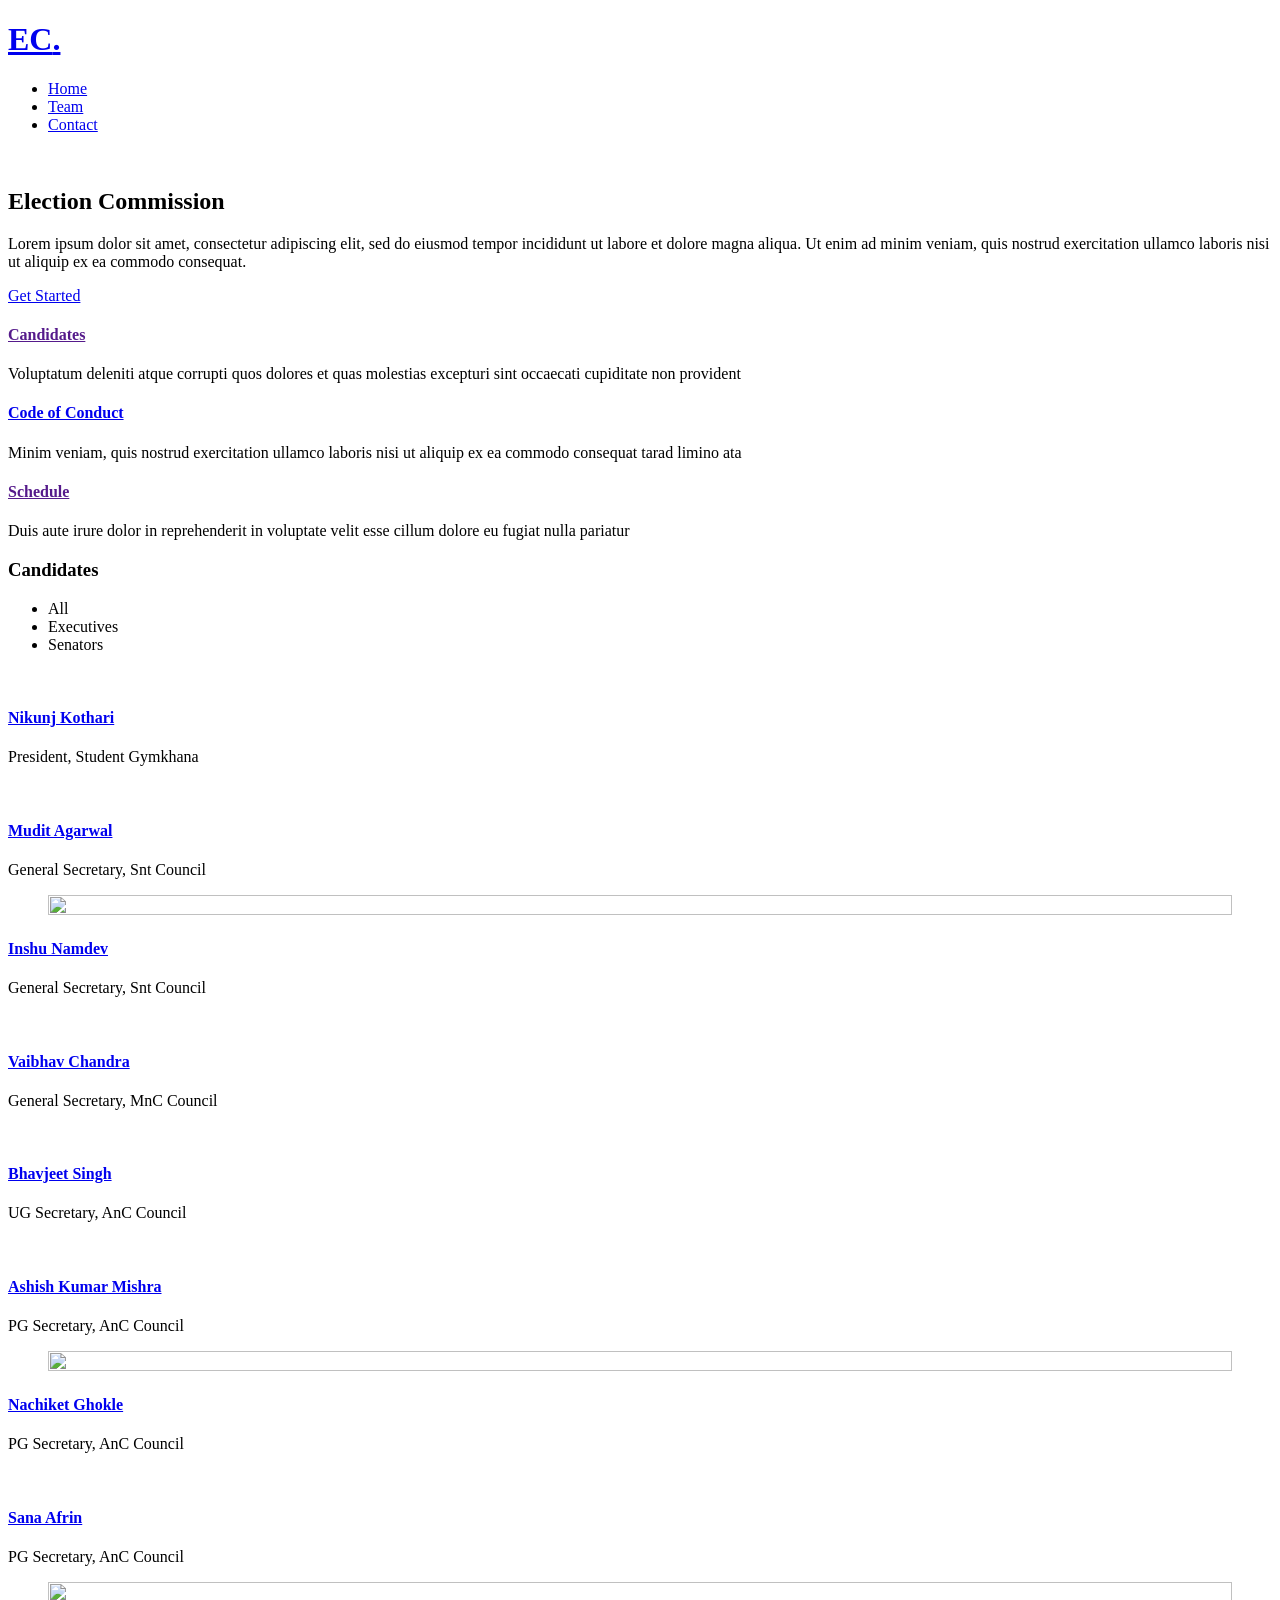
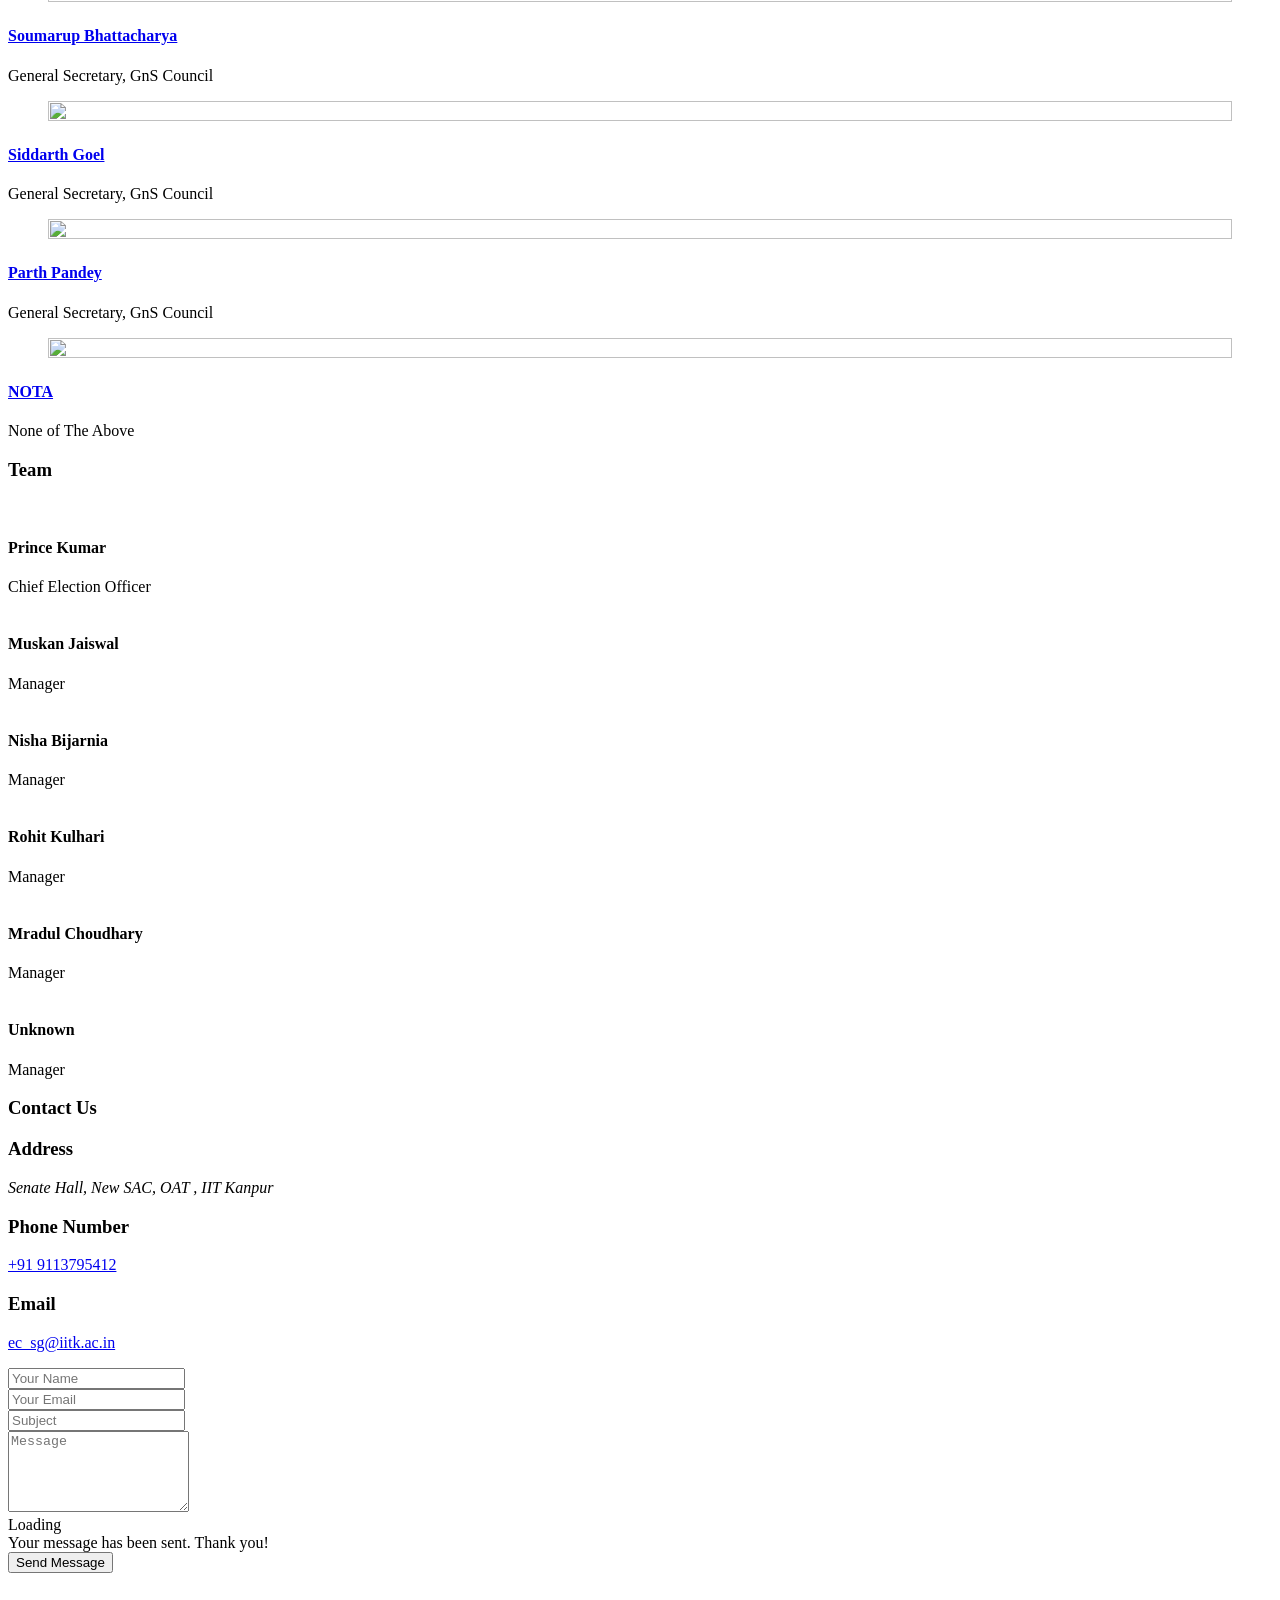
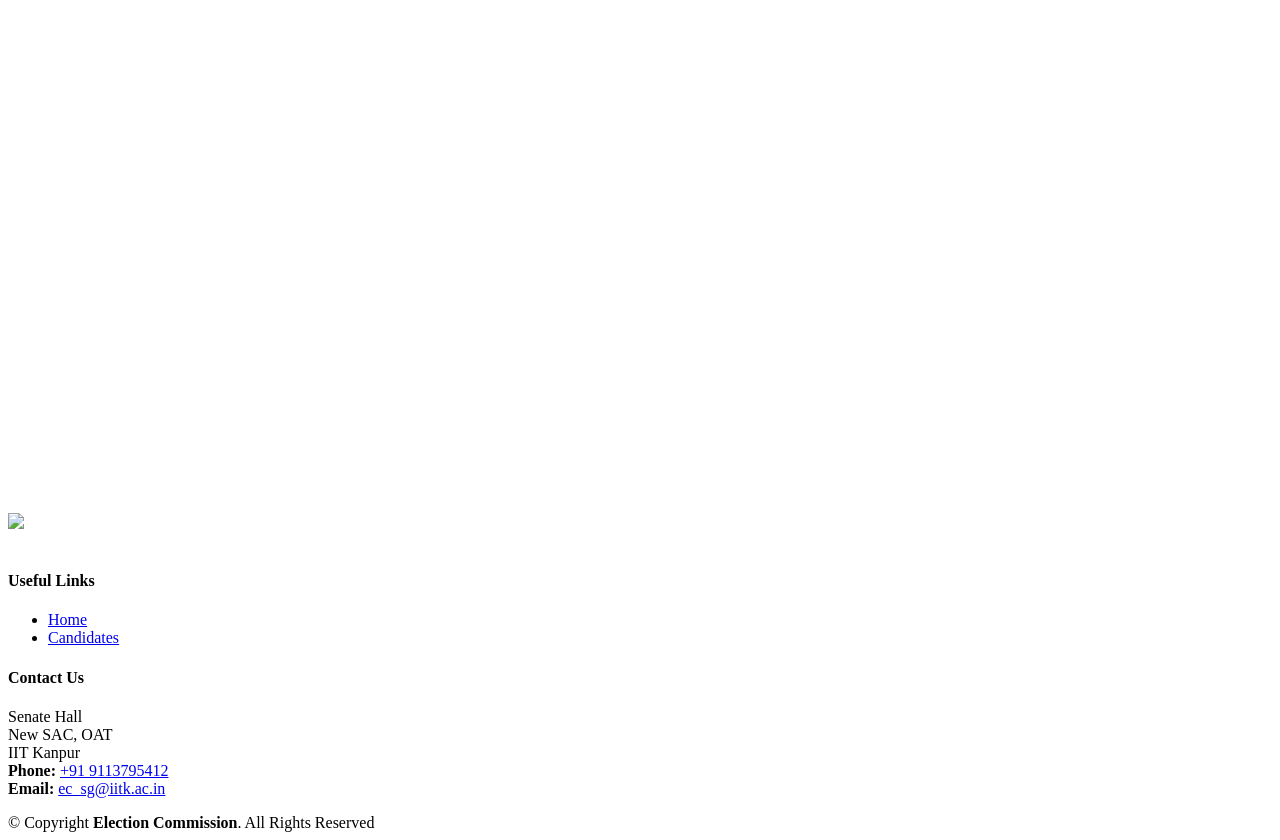
==== candidates.html @ df3f8e2c "Add files via upload" ====
<!DOCTYPE html>
<html lang="en">

<head>
  <meta charset="utf-8">
  <meta content="width=device-width, initial-scale=1.0" name="viewport">

  <title>Election Commission | IITK</title>
  <meta content="" name="descriptison">
  <meta content="" name="keywords">

  <!-- Favicons -->
  <link href="assets/img/lgo-01.png" rel="icon">
  <link href="assets/img/lgo-01.png" rel="apple-touch-icon">

  <!-- Google Fonts -->
  <link href="https://fonts.googleapis.com/css?family=Open+Sans:300,300i,400,400i,700,700i|Montserrat:300,400,500,700" rel="stylesheet">

  <!-- Vendor CSS Files -->
  <link href="assets/vendor/bootstrap/css/bootstrap.min.css" rel="stylesheet">
  <link href="assets/vendor/font-awesome/css/font-awesome.min.css" rel="stylesheet">
  <link href="assets/vendor/ionicons/css/ionicons.min.css" rel="stylesheet">
  <link href="assets/vendor/animate.css/animate.min.css" rel="stylesheet">
  <link href="assets/vendor/venobox/venobox.css" rel="stylesheet">
  <link href="assets/vendor/owl.carousel/assets/owl.carousel.min.css" rel="stylesheet">

  <!-- Template Main CSS File -->
  <link href="assets/css/style.css" rel="stylesheet">

</head>

<body>

  <!-- ======= Header ======= -->
  <header id="header">
    <div class="container-fluid">

      <div id="logo" class="pull-left">
        <h1><a href="#intro" class="scrollto">EC<span>.</span></a></h1>
        <!-- Uncomment below if you prefer to use an image logo -->
        <!-- <a href="#intro"><img src="assets/img/lgo-01.png" alt="" style="height: 90px;"></a> -->
      </div>

      <nav id="nav-menu-container">
        <ul class="nav-menu">
          <li class="menu-active"><a href="index.html">Home</a></li>
          <!-- <li><a href="index.html">About Us</a></li>
          <li><a href="#services">Schedule</a></li>
          <li><a href="#portfolio">Candidates</a></li> -->
          <li><a href="#team">Team</a></li>
          <!-- <li class="menu-has-children"><a href="">Drop Down</a>
            <ul>
              <li><a href="#">Drop Down 1</a></li>
              <li><a href="#">Drop Down 3</a></li>
              <li><a href="#">Drop Down 4</a></li>
              <li><a href="#">Drop Down 5</a></li>
            </ul>
          </li> -->
          <li><a href="#contact">Contact</a></li>
        </ul>
      </nav><!-- #nav-menu-container -->
    </div>
  </header><!-- End Header -->

  <!-- ======= Intro Section ======= -->
  <section id="intro">
    <div class="intro-container">
      <div id="introCarousel" class="carousel  slide carousel-fade" data-ride="carousel">

        <ol class="carousel-indicators"></ol>

        <div class="carousel-inner" role="listbox">

          <div class="carousel-item active">
            <div class="carousel-background"><img src="assets/img/iitk.jpg" alt=""></div>
            <div class="carousel-container">
              <div class="carousel-content">
                <h2>Election Commission</h2>
                <p>Lorem ipsum dolor sit amet, consectetur adipiscing elit, sed do eiusmod tempor incididunt ut labore et dolore magna aliqua. Ut enim ad minim veniam, quis nostrud exercitation ullamco laboris nisi ut aliquip ex ea commodo consequat.</p>
                <a href="#featured-services" class="btn-get-started scrollto">Get Started</a>
              </div>
            </div>
          </div>

          <!-- <div class="carousel-item">
            <div class="carousel-background"><img src="assets/img/intro-carousel/2.jpg" alt=""></div>
            <div class="carousel-container">
              <div class="carousel-content">
                <h2>At vero eos et accusamus</h2>
                <p>Nam libero tempore, cum soluta nobis est eligendi optio cumque nihil impedit quo minus id quod maxime placeat facere possimus, omnis voluptas assumenda est, omnis dolor repellendus. Temporibus autem quibusdam et aut officiis debitis aut.</p>
                <a href="#featured-services" class="btn-get-started scrollto">Get Started</a>
              </div>
            </div>
          </div> -->

          <!-- <div class="carousel-item">
            <div class="carousel-background"><img src="assets/img/intro-carousel/3.jpg" alt=""></div>
            <div class="carousel-container">
              <div class="carousel-content">
                <h2>Temporibus autem quibusdam</h2>
                <p>Beatae vitae dicta sunt explicabo. Nemo enim ipsam voluptatem quia voluptas sit aspernatur aut odit aut fugit, sed quia consequuntur magni dolores eos qui ratione voluptatem sequi nesciunt omnis iste natus error sit voluptatem accusantium.</p>
                <a href="#featured-services" class="btn-get-started scrollto">Get Started</a>
              </div>
            </div>
          </div>

          <div class="carousel-item">
            <div class="carousel-background"><img src="assets/img/intro-carousel/4.jpg" alt=""></div>
            <div class="carousel-container">
              <div class="carousel-content">
                <h2>Nam libero tempore</h2>
                <p>Neque porro quisquam est, qui dolorem ipsum quia dolor sit amet, consectetur, adipisci velit, sed quia non numquam eius modi tempora incidunt ut labore et dolore magnam aliquam quaerat voluptatem. Ut enim ad minima veniam, quis nostrum.</p>
                <a href="#featured-services" class="btn-get-started scrollto">Get Started</a>
              </div>
            </div>
          </div> -->

          <!-- <div class="carousel-item">
            <div class="carousel-background"><img src="assets/img/intro-carousel/5.jpg" alt=""></div>
            <div class="carousel-container">
              <div class="carousel-content">
                <h2>Magnam aliquam quaerat</h2>
                <p>Lorem ipsum dolor sit amet, consectetur adipiscing elit, sed do eiusmod tempor incididunt ut labore et dolore magna aliqua. Ut enim ad minim veniam, quis nostrud exercitation ullamco laboris nisi ut aliquip ex ea commodo consequat.</p>
                <a href="#featured-services" class="btn-get-started scrollto">Get Started</a>
              </div>
            </div>
          </div> -->

        </div>

        <!-- <a class="carousel-control-prev" href="#introCarousel" role="button" data-slide="prev">
          <span class="carousel-control-prev-icon ion-chevron-left" aria-hidden="true"></span>
          <span class="sr-only">Previous</span>
        </a>

        <a class="carousel-control-next" href="#introCarousel" role="button" data-slide="next">
          <span class="carousel-control-next-icon ion-chevron-right" aria-hidden="true"></span>
          <span class="sr-only">Next</span>
        </a> -->

      </div>
    </div>
  </section><!-- End Intro Section -->

  <main id="main">

    <!-- ======= Featured Services Section Section ======= -->
    <section id="featured-services">
      <div class="container">
        <div class="row">

          <div class="col-lg-4 box">
            <i class="ion-ios-person-outline"></i>
            <h4 class="title"><a href="">Candidates</a></h4>
            <p class="description">Voluptatum deleniti atque corrupti quos dolores et quas molestias excepturi sint occaecati cupiditate non provident</p>
          </div>

          <div class="col-lg-4 box box-bg">
            <i class="ion-ios-list-outline"></i>
            <h4 class="title"><a href="https://drive.google.com/file/d/1tFjWkTx7VBHDZU3E4298RpJmOJ9essvX/view">Code of Conduct</a></h4>
            <p class="description">Minim veniam, quis nostrud exercitation ullamco laboris nisi ut aliquip ex ea commodo consequat tarad limino ata</p>
          </div>

          <div class="col-lg-4 box">
            <i class="ion-ios-calendar-outline"></i>
            <h4 class="title"><a href="">Schedule</a></h4>
            <p class="description">Duis aute irure dolor in reprehenderit in voluptate velit esse cillum dolore eu fugiat nulla pariatur</p>
          </div>

        </div>
      </div>
    </section><!-- End Featured Services Section -->

    
    <!-- ======= Portfolio Section ======= -->
    <section id="portfolio" class="section-bg">
      <div class="container">

        <header class="section-header">
          <h3 class="section-title">Candidates</h3>
        </header>

        <div class="row">
          <div class="col-lg-12">
            <ul id="portfolio-flters">
              <li data-filter="*" class="filter-active">All</li>
              <li data-filter=".filter-app">Executives</li>
              <li data-filter=".filter-card">Senators</li>
            </ul>
          </div>
        </div>

        <div class="row portfolio-container">

          <div class="col-lg-4 col-md-6 portfolio-item filter-app wow fadeInUp">
            <div class="portfolio-wrap">
              <figure>
                <img src="assets/img/nikunj.jpg" class="img-fluid" alt="" style="width: 100%;">
                <a href="assets/img/nikunj.jpg" data-lightbox="portfolio" data-title="App 1" class="link-preview"><i class="ion ion-eye"></i></a>
                <a href="#" class="link-details" title="More Details"><i class="ion ion-android-open"></i></a>
              </figure>

              <div class="portfolio-info">
                <h4><a href="#">Nikunj Kothari</a></h4>
                <p>President, Student Gymkhana</p>
              </div>
            </div>
          </div>

          <div class="col-lg-4 col-md-6 portfolio-item filter-web wow fadeInUp" data-wow-delay="0.1s">
            <div class="portfolio-wrap">
              <figure>
                <img src="assets/img/mudit.jpg" class="img-fluid" alt="" style="width: 100%;">
                <a href="assets/img/mudit.jpg" class="link-preview venobox" data-gall="portfolioGallery" title="Web 3"><i class="ion ion-eye"></i></a>
                <a href="#" class="link-details" title="More Details"><i class="ion ion-android-open"></i></a>
              </figure>

              <div class="portfolio-info">
                <h4><a href="#">Mudit Agarwal</a></h4>
                <p>General Secretary, Snt Council</p>
              </div>
            </div>
          </div>

          <div class="col-lg-4 col-md-6 portfolio-item filter-app wow fadeInUp" data-wow-delay="0.2s">
            <div class="portfolio-wrap">
              <figure>
                <img src="assets/img/inshu.jpg" class="img-fluid" alt="" style="height: 100%; width: 100%;">
                <a href="assets/img/inshu.jpg" class="link-preview venobox" data-gall="portfolioGallery" title="App 2"><i class="ion ion-eye"></i></a>
                <a href="#" class="link-details" title="More Details"><i class="ion ion-android-open"></i></a>
              </figure>

              <div class="portfolio-info">
                <h4><a href="#">Inshu Namdev</a></h4>
                <p>General Secretary, Snt Council</p>
              </div>
            </div>
          </div>

          <div class="col-lg-4 col-md-6 portfolio-item filter-card wow fadeInUp">
            <div class="portfolio-wrap">
              <figure>
                <img src="assets/img/vaibhav.jpg" class="img-fluid" alt="" style="width: 100%;">
                <a href="assets/img/vaibhav.jpg" class="link-preview venobox" data-gall="portfolioGallery" title="Card 2"><i class="ion ion-eye"></i></a>
                <a href="#" class="link-details" title="More Details"><i class="ion ion-android-open"></i></a>
              </figure>

              <div class="portfolio-info">
                <h4><a href="#">Vaibhav Chandra</a></h4>
                <p>General Secretary, MnC Council</p>
              </div>
            </div>
          </div>

          <div class="col-lg-4 col-md-6 portfolio-item filter-web wow fadeInUp" data-wow-delay="0.1s">
            <div class="portfolio-wrap">
              <figure>
                <img src="assets/img/bhavjeet.jpg" class="img-fluid" alt="" style="width: 100%;">
                <a href="assets/img/bhavjeet.jpg" class="link-preview venobox" data-gall="portfolioGallery" title="Web 2"><i class="ion ion-eye"></i></a>
                <a href="#" class="link-details" title="More Details"><i class="ion ion-android-open"></i></a>
              </figure>

              <div class="portfolio-info">
                <h4><a href="#">Bhavjeet Singh</a></h4>
                <p>UG Secretary, AnC Council</p>
              </div>
            </div>
          </div>

          <div class="col-lg-4 col-md-6 portfolio-item filter-app wow fadeInUp" data-wow-delay="0.2s">
            <div class="portfolio-wrap">
              <figure>
                <img src="assets/img/ashish.jpg" class="img-fluid" alt="" style="width: 100%;">
                <a href="assets/img/ashish.jpg" class="link-preview venobox" data-gall="portfolioGallery" title="App 3"><i class="ion ion-eye"></i></a>
                <a href="#" class="link-details" title="More Details"><i class="ion ion-android-open"></i></a>
              </figure>

              <div class="portfolio-info">
                <h4><a href="#">Ashish Kumar Mishra</a></h4>
                <p>PG Secretary, AnC Council</p>
              </div>
            </div>
          </div>

          <div class="col-lg-4 col-md-6 portfolio-item filter-card wow fadeInUp">
            <div class="portfolio-wrap">
              <figure>
                <img src="assets/img/nachiket.jpg" class="img-fluid" alt="" style="height: 100%; width: 100%;">
                <a href="assets/img/nachiket.jpg" class="link-preview venobox" data-gall="portfolioGallery" title="Card 1"><i class="ion ion-eye"></i></a>
                <a href="#" class="link-details" title="More Details"><i class="ion ion-android-open"></i></a>
              </figure>

              <div class="portfolio-info">
                <h4><a href="#">Nachiket Ghokle</a></h4>
                <p>PG Secretary, AnC Council</p>
              </div>
            </div>
          </div>

          <div class="col-lg-4 col-md-6 portfolio-item filter-card wow fadeInUp" data-wow-delay="0.1s">
            <div class="portfolio-wrap">
              <figure>
                <img src="assets/img/sana.jpg" class="img-fluid" alt="" style="width: 100%;">
                <a href="assets/img/sana.jpg" class="link-preview venobox" data-gall="portfolioGallery" title="Card 3"><i class="ion ion-eye"></i></a>
                <a href="#" class="link-details" title="More Details"><i class="ion ion-android-open"></i></a>
              </figure>

              <div class="portfolio-info">
                <h4><a href="#">Sana Afrin</a></h4>
                <p>PG Secretary, AnC Council</p>
              </div>
            </div>
          </div>

          <div class="col-lg-4 col-md-6 portfolio-item filter-web wow fadeInUp" data-wow-delay="0.2s">
            <div class="portfolio-wrap">
              <figure>
                <img src="assets/img/soumyaroop.jpg" class="img-fluid" alt="" style="height: 100%; width: 100%;">
                <a href="assets/img/soumyaroop.jpg" class="link-preview venobox" data-gall="portfolioGallery" title="Web 1"><i class="ion ion-eye"></i></a>
                <a href="#" class="link-details" title="More Details"><i class="ion ion-android-open"></i></a>
              </figure>

              <div class="portfolio-info">
                <h4><a href="#">Soumarup Bhattacharya</a></h4>
                <p>General Secretary, GnS Council</p>
              </div>
            </div>
          </div>
          <div class="col-lg-4 col-md-6 portfolio-item filter-web wow fadeInUp" data-wow-delay="0.2s">
            <div class="portfolio-wrap">
              <figure>
                <img src="assets/img/siddharth.jpg" class="img-fluid" alt="" style="height: 100%; width: 100%;">
                <a href="assets/img/siddharth.jpg" class="link-preview venobox" data-gall="portfolioGallery" title="Web 1"><i class="ion ion-eye"></i></a>
                <a href="#" class="link-details" title="More Details"><i class="ion ion-android-open"></i></a>
              </figure>

              <div class="portfolio-info">
                <h4><a href="#">Siddarth Goel</a></h4>
                <p>General Secretary, GnS Council</p>
              </div>
            </div>
          </div>
          <div class="col-lg-4 col-md-6 portfolio-item filter-web wow fadeInUp" data-wow-delay="0.2s">
            <div class="portfolio-wrap">
              <figure>
                <img src="assets/img/parth.jpg" class="img-fluid" alt="" style="height: 100%; width: 100%;">
                <a href="assets/img/parth.jpg" class="link-preview venobox" data-gall="portfolioGallery" title="Web 1"><i class="ion ion-eye"></i></a>
                <a href="#" class="link-details" title="More Details"><i class="ion ion-android-open"></i></a>
              </figure>

              <div class="portfolio-info">
                <h4><a href="#">Parth Pandey</a></h4>
                <p>General Secretary, GnS Council</p>
              </div>
            </div>
          </div>
          <div class="col-lg-4 col-md-6 portfolio-item filter-web wow fadeInUp" data-wow-delay="0.2s">
            <div class="portfolio-wrap">
              <figure>
                <img src="assets/img/NOTA.png" class="img-fluid" alt="" style="height: 100%; width: 100%;">
                <a href="assets/img/NOTA.png" class="link-preview venobox" data-gall="portfolioGallery" title="Web 1"><i class="ion ion-eye"></i></a>
                <a href="#" class="link-details" title="More Details"><i class="ion ion-android-open"></i></a>
              </figure>

              <div class="portfolio-info">
                <h4><a href="#">NOTA</a></h4>
                <p>None of The Above</p>
              </div>
            </div>
          </div>

        </div>

        </div>
        

      </div>
    </section><!-- End Portfolio Section -->

    

    <!-- ======= Team Section ======= -->
    <section id="team">
      <div class="container">
        <div class="section-header wow fadeInUp">
          <h3>Team</h3>
          <!-- <p>Sed ut perspiciatis unde omnis iste natus error sit voluptatem accusantium doloremque</p> -->
        </div>

        <div class="row" style="padding-left:0%;">
          <div class="col-lg-4 col-md-6 wow fadeInUp">
            <div class="member">
              <img src="assets/img/prince2.jpeg" class="img-fluid" id="prince" alt="">
              <div class="member-info">
                <div class="member-info-content">
                  <h4>Prince Kumar</h4>
                  <span>Chief Election Officer</span>
                  <div class="social">
                    <a href=""><i class="fa fa-instagram"></i></a>
                    <a href=""><i class="fa fa-facebook"></i></a>
                    <a href=""><i class="ion-ios-email"></i></a>
                    <a href=""><i class="fa fa-linkedin"></i></a>
                  </div>
                </div>
              </div>
            </div>
          </div>
          <div class="col-lg-4 col-md-6 wow fadeInUp">
            <div class="member">
              <img src="assets/img/muskan2.jpeg" class="img-fluid" id="muskan"  alt="">
              <div class="member-info">
                <div class="member-info-content">
                  <h4>Muskan Jaiswal</h4>
                  <span>Manager</span>
                  <div class="social">
                    <a href=""><i class="fa fa-instagram"></i></a>
                    <a href=""><i class="fa fa-facebook"></i></a>
                    <a href=""><i class="ion-ios-email"></i></a>
                    <a href=""><i class="fa fa-linkedin"></i></a>
                  </div>
                </div>
              </div>
            </div>
          </div>
          
          <div class="col-lg-4 col-md-6 wow fadeInUp">
            <div class="member">
              <img src="assets/img/Nisha.jpg" class="img-fluid" id="nisha" alt="">
              <div class="member-info">
                <div class="member-info-content">
                  <h4>Nisha Bijarnia</h4>
                  <span>Manager</span>
                  <div class="social">
                    <a href=""><i class="fa fa-instagram"></i></a>
                    <a href=""><i class="fa fa-facebook"></i></a>
                    <a href=""><i class="ion-ios-email"></i></a>
                    <a href=""><i class="fa fa-linkedin"></i></a>
                  </div>
                </div>
              </div>
            </div>
          </div>
        </div>
        <div class="row" style="padding-left: 0%;">
          <!-- <br><br><br><br><br><br><br><br><br><br><br><br><br><br><br><br><br><br> -->
          
          <div class="col-lg-4 col-md-6 wow fadeInUp">
            <div class="member" id="rohit-member">
              <img src="assets/img/ROHIT.jpg" class="img-fluid" id="rohit" alt="">
              <div class="member-info" id="rohit-info">
                <div class="member-info-content" id="rohit-info-content">
                  <h4>Rohit Kulhari</h4>
                  <span>Manager</span>
                  <div class="social">
                    <a href=""><i class="fa fa-instagram"></i></a>
                    <a href=""><i class="fa fa-facebook"></i></a>
                    <a href=""><i class="ion-ios-email"></i></a>
                    <a href=""><i class="fa fa-linkedin"></i></a>
                  </div>
                </div>
              </div>
            </div>
          </div>
          <div class="col-lg-4 col-md-6 wow fadeInUp">
            <div class="member">
              <img src="assets/img/mradul.png" class="img-fluid" id="question" alt="">
              <div class="member-info">
                <div class="member-info-content">
                  <h4>Mradul Choudhary</h4>
                  <span>Manager</span>
                  <div class="social">
                    <a href=""><i class="fa fa-instagram"></i></a>
                    <a href=""><i class="fa fa-facebook"></i></a>
                    <a href=""><i class="ion-ios-email"></i></a>
                    <a href=""><i class="fa fa-linkedin"></i></a>
                  </div>
                </div>
              </div>
            </div>
          </div>
          <div class="col-lg-4 col-md-6 wow fadeInUp">
            <div class="member">
              <img src="assets/img/question mark.jpg" class="img-fluid" id="unknown" alt="">
              <div class="member-info">
                <div class="member-info-content">
                  <h4>Unknown</h4>
                  <span>Manager</span>
                  <div class="social">
                    <a href=""><i class="fa fa-instagram"></i></a>
                    <a href=""><i class="fa fa-facebook"></i></a>
                    <a href=""><i class="ion-ios-email"></i></a>
                    <a href=""><i class="fa fa-linkedin"></i></a>
                  </div>
                </div>
              </div>
            </div>
          </div>

          

        </div>
        
          
       

      </div>
    </section><!-- End Team Section -->

    <!-- ======= Contact Section ======= -->
    <section id="contact" class="section-bg wow fadeInUp">
      <div class="container">

        <div class="section-header">
          <h3>Contact Us</h3>
          <!-- <p>Sed ut perspiciatis unde omnis iste natus error sit voluptatem accusantium doloremque</p> -->
        </div>

        <div class="row contact-info">

          <div class="col-md-4">
            <div class="contact-address">
              <i class="ion-ios-location-outline"></i>
              <h3>Address</h3>
              <address>Senate Hall, New SAC, OAT , IIT Kanpur</address>
            </div>
          </div>

          <div class="col-md-4">
            <div class="contact-phone">
              <i class="ion-ios-telephone-outline"></i>
              <h3>Phone Number</h3>
              <p><a href="tel:+919113795412">+91 9113795412</a></p>
            </div>
          </div>

          <div class="col-md-4">
            <div class="contact-email">
              <i class="ion-ios-email-outline"></i>
              <h3>Email</h3>
              <p><a href="mailto:ec_sg@iitk.ac.in">ec_sg@iitk.ac.in</a></p>
            </div>
          </div>

        </div>

        <div class="form">
          <form action="forms/contact.php" method="post" role="form" class="php-email-form">
            <div class="form-row">
              <div class="form-group col-md-6">
                <input type="text" name="name" class="form-control" id="name" placeholder="Your Name" data-rule="minlen:4" data-msg="Please enter at least 4 chars" />
                <div class="validate"></div>
              </div>
              <div class="form-group col-md-6">
                <input type="email" class="form-control" name="email" id="email" placeholder="Your Email" data-rule="email" data-msg="Please enter a valid email" />
                <div class="validate"></div>
              </div>
            </div>
            <div class="form-group">
              <input type="text" class="form-control" name="subject" id="subject" placeholder="Subject" data-rule="minlen:4" data-msg="Please enter at least 8 chars of subject" />
              <div class="validate"></div>
            </div>
            <div class="form-group">
              <textarea class="form-control" name="message" rows="5" data-rule="required" data-msg="Please write something for us" placeholder="Message"></textarea>
              <div class="validate"></div>
            </div>
            <div class="mb-3">
              <div class="loading">Loading</div>
              <div class="error-message"></div>
              <div class="sent-message">Your message has been sent. Thank you!</div>
            </div>
            <div class="text-center"><button type="submit">Send Message</button></div>
          </form>
          <br><br>
        
        
          <iframe src="https://www.google.com/maps/embed?pb=!1m18!1m12!1m3!1d3570.474303534819!2d80.22718541437979!3d26.504866083304943!2m3!1f0!2f0!3f0!3m2!1i1024!2i768!4f13.1!3m3!1m2!1s0x399c3654fff567fb%3A0x611cf2a3c82ed75e!2sOpen%20Air%20Theatre%20(OAT)!5e0!3m2!1sen!2sin!4v1591473483262!5m2!1sen!2sin" frameborder="0" style="border:0; width: 100%; height: 500px" allowfullscreen="" aria-hidden="false" tabindex="0"></iframe>
        </div>
      </div>
    </section><!-- End Contact Section -->

  </main><!-- End #main -->

  <!-- ======= Footer ======= -->
  <footer id="footer">
    <div class="footer-top">
      <div class="container">
        <div class="row">

          <div class="col-lg-3 col-md-6 footer-info">
            <a href="index.html"><span><img src="assets/img/lgo-01.png" style="width: 200px; position: relative;"/></span></a>
            <br><br>
            <!-- <h3>EC</h3> -->
            <!-- <p>Cras fermentum odio eu feugiat lide par naso tierra. Justo eget nada terra videa magna derita valies darta donna mare fermentum iaculis eu non diam phasellus. Scelerisque felis imperdiet proin fermentum leo. Amet volutpat consequat mauris nunc congue.</p> -->
          </div>

          <div class="col-lg-3 col-md-6 footer-links">
            <h4>Useful Links</h4>
            <ul>
              <li><i class="ion-ios-arrow-right"></i> <a href="index.html">Home</a></li>
              <!-- <li><i class="ion-ios-arrow-right"></i> <a href="#">About us</a></li>
              <li><i class="ion-ios-arrow-right"></i> <a href="#">Schedule</a></li> -->
              <li><i class="ion-ios-arrow-right"></i> <a href="#portfolio">Candidates</a></li>
              <!-- <li><i class="ion-ios-arrow-right"></i> <a href="#">Privacy policy</a></li> -->
            </ul>
          </div>

          <div class="col-lg-3 col-md-6 footer-contact">
            
            <h4 style="position: relative;">Contact Us</h4>
            <p style="position: relative;">
              Senate Hall <br>
              New SAC, OAT<br>
              IIT Kanpur <br>
              <strong>Phone:</strong> <a href="tel:+919113795412">+91 9113795412</a><br>
              <strong>Email:</strong> <a href="mailto:ec_sg@iitk.ac.in">ec_sg@iitk.ac.in</a><br>
            </p>

            <div class="social-links">
              <!-- <a href="#" class="twitter"><i class="fa fa-twitter"></i></a> -->
              <a href="https://www.facebook.com/election.commission.iitk" class="facebook" target="blank"><i class="fa fa-facebook"></i></a>
              <!-- <a href="#" class="instagram"><i class="fa fa-instagram"></i></a> -->
              <a href="mailto:ec_sg@iitk.ac.in" class="google-plus" target="blank"><i class="fa fa-google-plus"></i></a>
              <!-- <a href="#" class="linkedin"><i class="fa fa-linkedin"></i></a> -->
            </div>

          </div>

          <!-- <div class="col-lg-3 col-md-6 footer-newsletter">
            <h4>Our Newsletter</h4>
            <p>Tamen quem nulla quae legam multos aute sint culpa legam noster magna veniam enim veniam illum dolore legam minim quorum culpa amet magna export quem marada parida nodela caramase seza.</p>
            <form action="" method="post">
              <input type="email" name="email"><input type="submit" value="Subscribe">
            </form>
          </div> -->

        </div>
      </div>
    </div>

    <div class="container">
      <div class="copyright">
        &copy; Copyright <strong>Election Commission</strong>. All Rights Reserved
      </div>
      <div class="credits">
        <!--
        All the links in the footer should remain intact.
        You can delete the links only if you purchased the pro version.
        Licensing information: https://bootstrapmade.com/license/
        Purchase the pro version with working PHP/AJAX contact form: https://bootstrapmade.com/buy/?theme=BizPage
      -->
        <!-- Designed by <a href="https://bootstrapmade.com/">BootstrapMade</a> -->
      </div>
    </div>
  </footer><!-- End Footer -->

  <a href="#" class="back-to-top"><i class="fa fa-chevron-up"></i></a>
  <!-- Uncomment below i you want to use a preloader -->
  <!-- <div id="preloader"></div> -->

  <!-- Vendor JS Files -->
  <script src="assets/vendor/jquery/jquery.min.js"></script>
  <script src="assets/vendor/bootstrap/js/bootstrap.bundle.min.js"></script>
  <script src="assets/vendor/jquery.easing/jquery.easing.min.js"></script>
  <script src="assets/vendor/php-email-form/validate.js"></script>
  <script src="assets/vendor/wow/wow.min.js"></script>
  <script src="assets/vendor/waypoints/jquery.waypoints.min.js"></script>
  <script src="assets/vendor/counterup/counterup.min.js"></script>
  <script src="assets/vendor/isotope-layout/isotope.pkgd.min.js"></script>
  <script src="assets/vendor/venobox/venobox.min.js"></script>
  <script src="assets/vendor/owl.carousel/owl.carousel.min.js"></script>
  <script src="assets/vendor/superfish/superfish.min.js"></script>
  <script src="assets/vendor/hoverIntent/hoverIntent.js"></script>
  <script src="assets/vendor/jquery-touchswipe/jquery.touchSwipe.min.js"></script>

  <!-- Template Main JS File -->
  <script src="assets/js/main.js"></script>

</body>

</html>
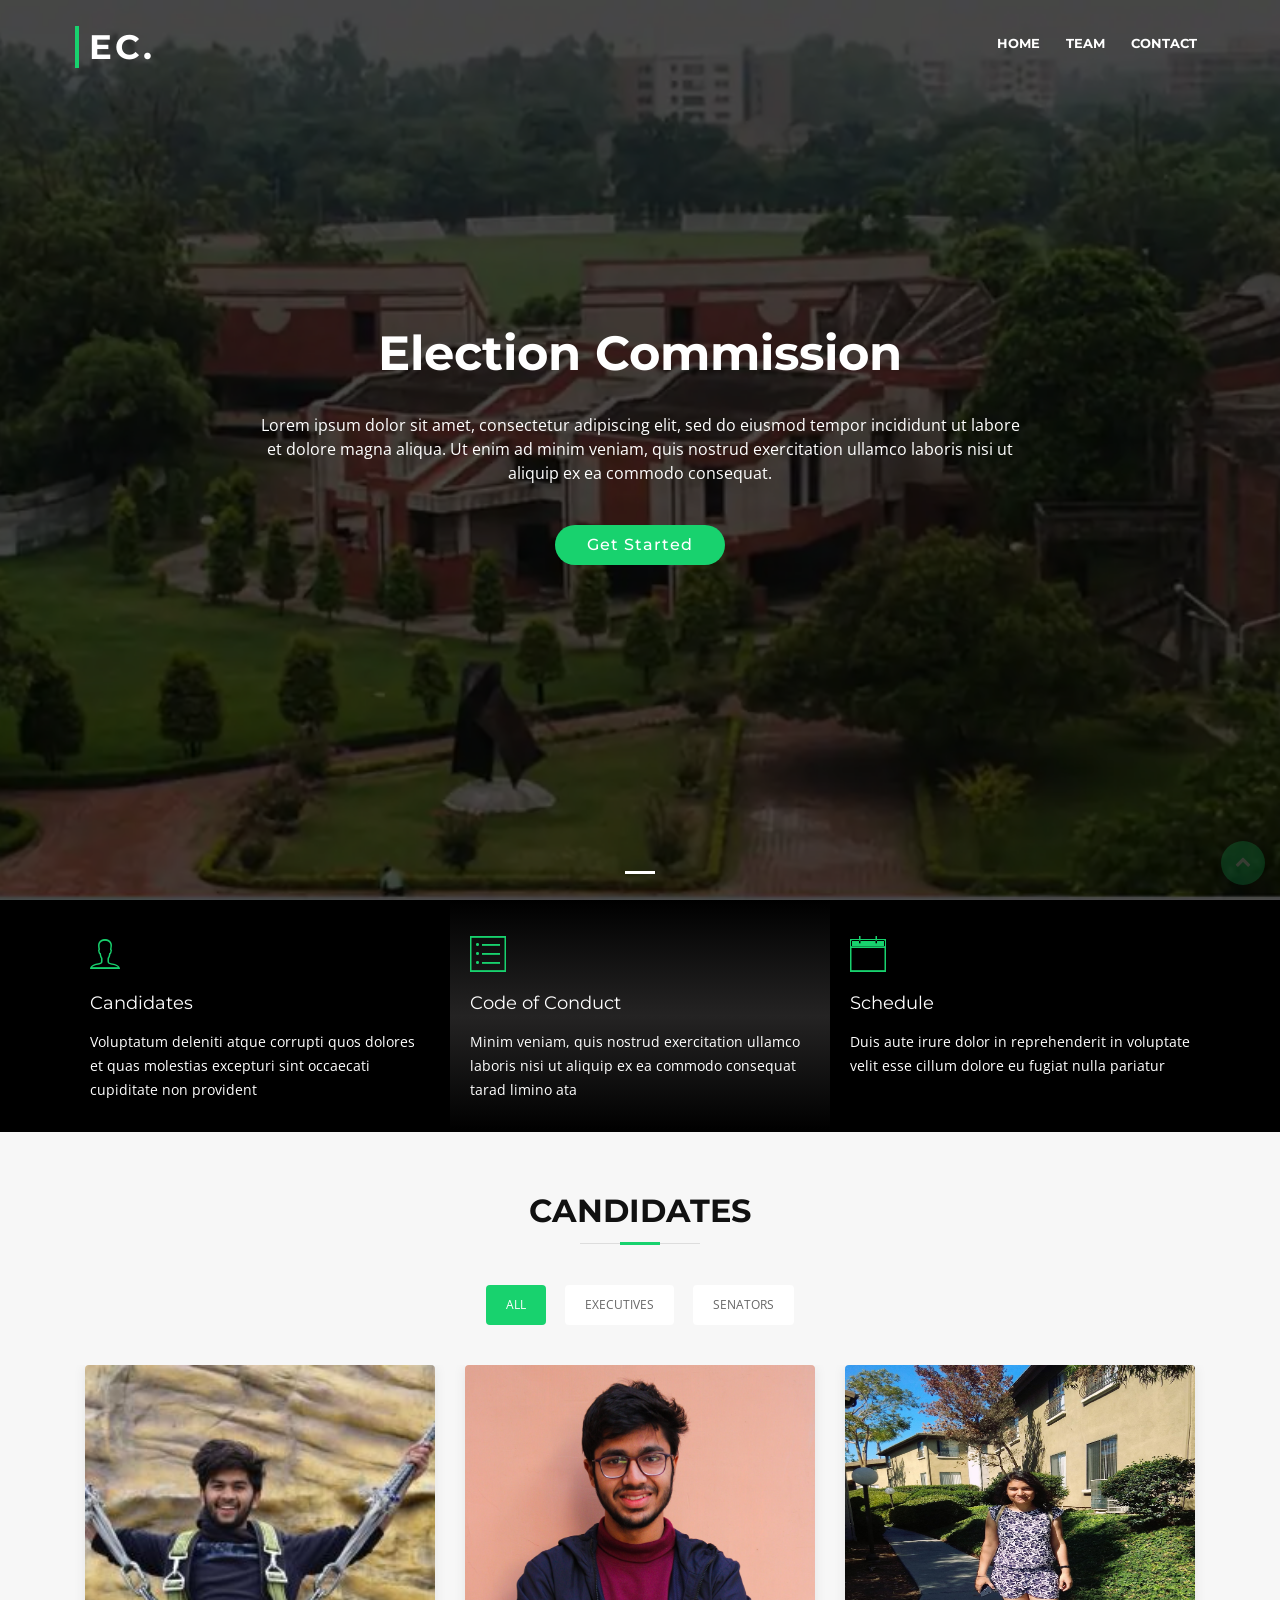
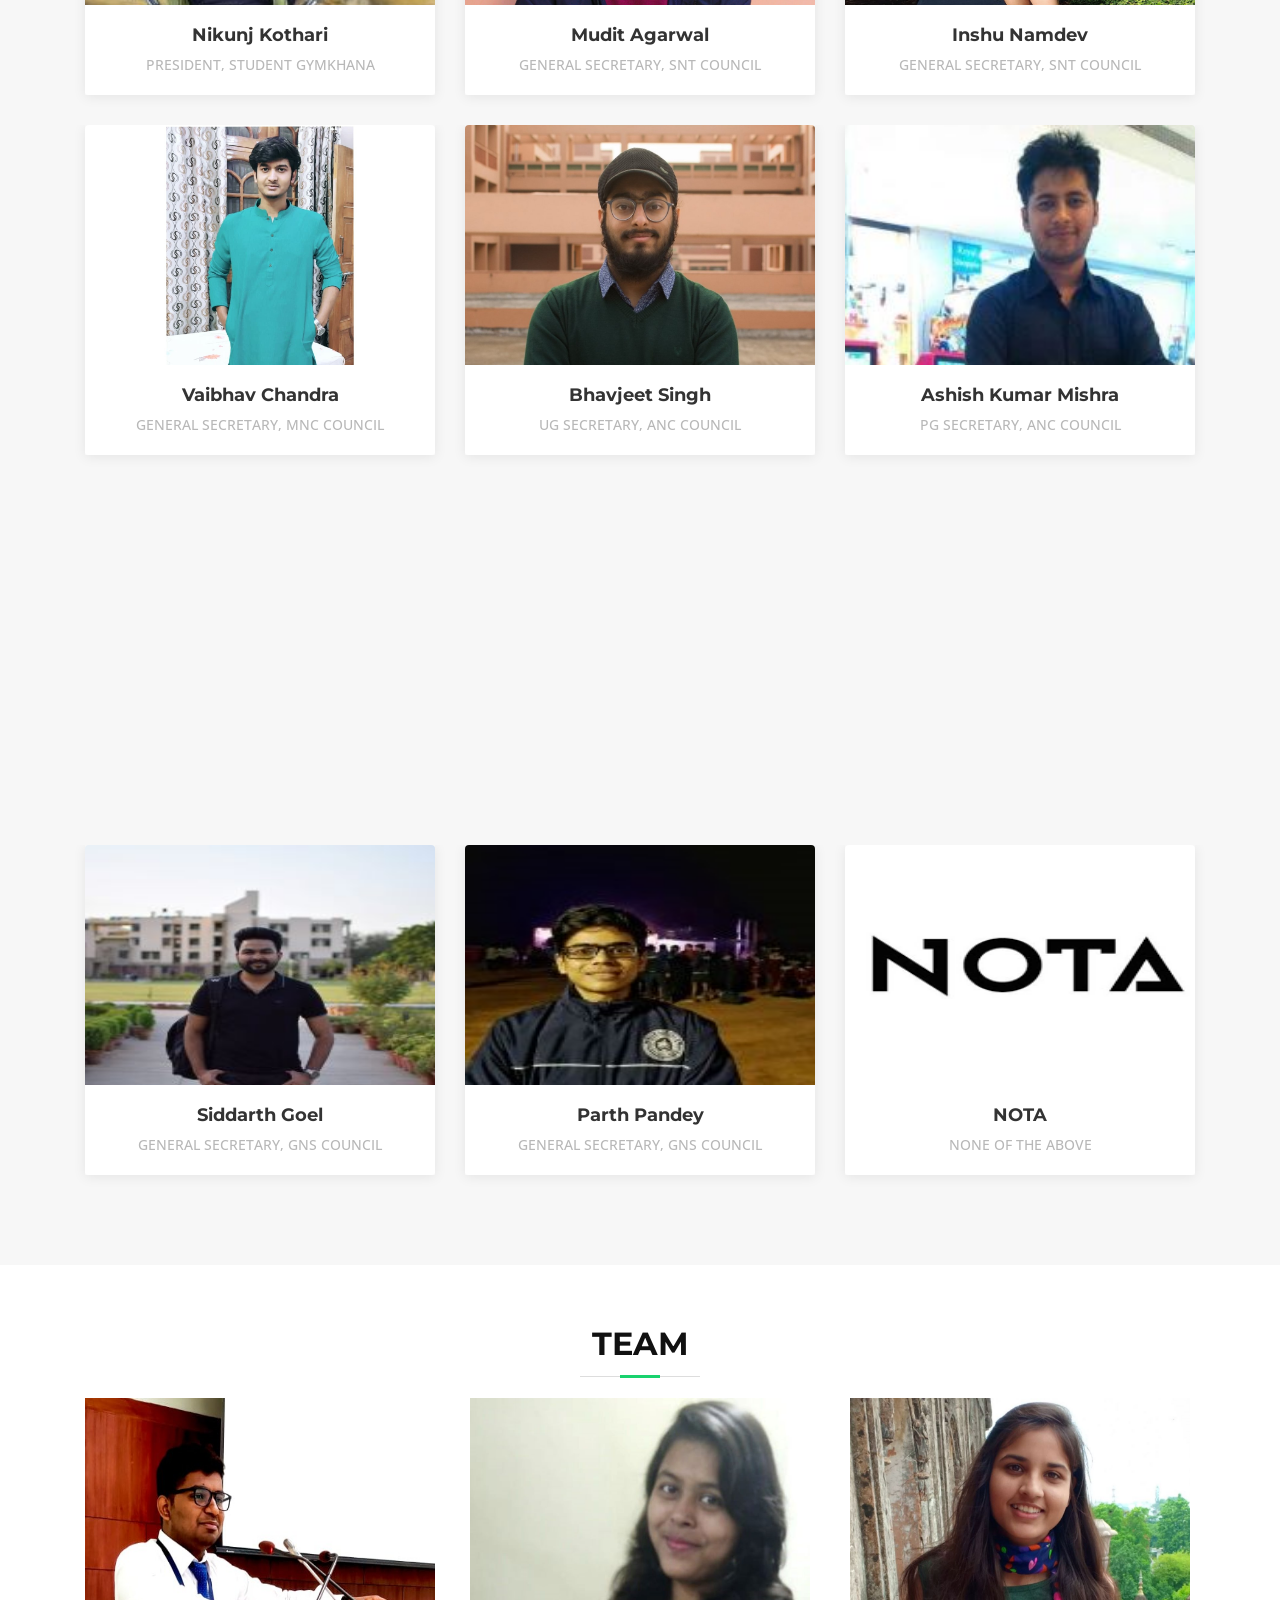
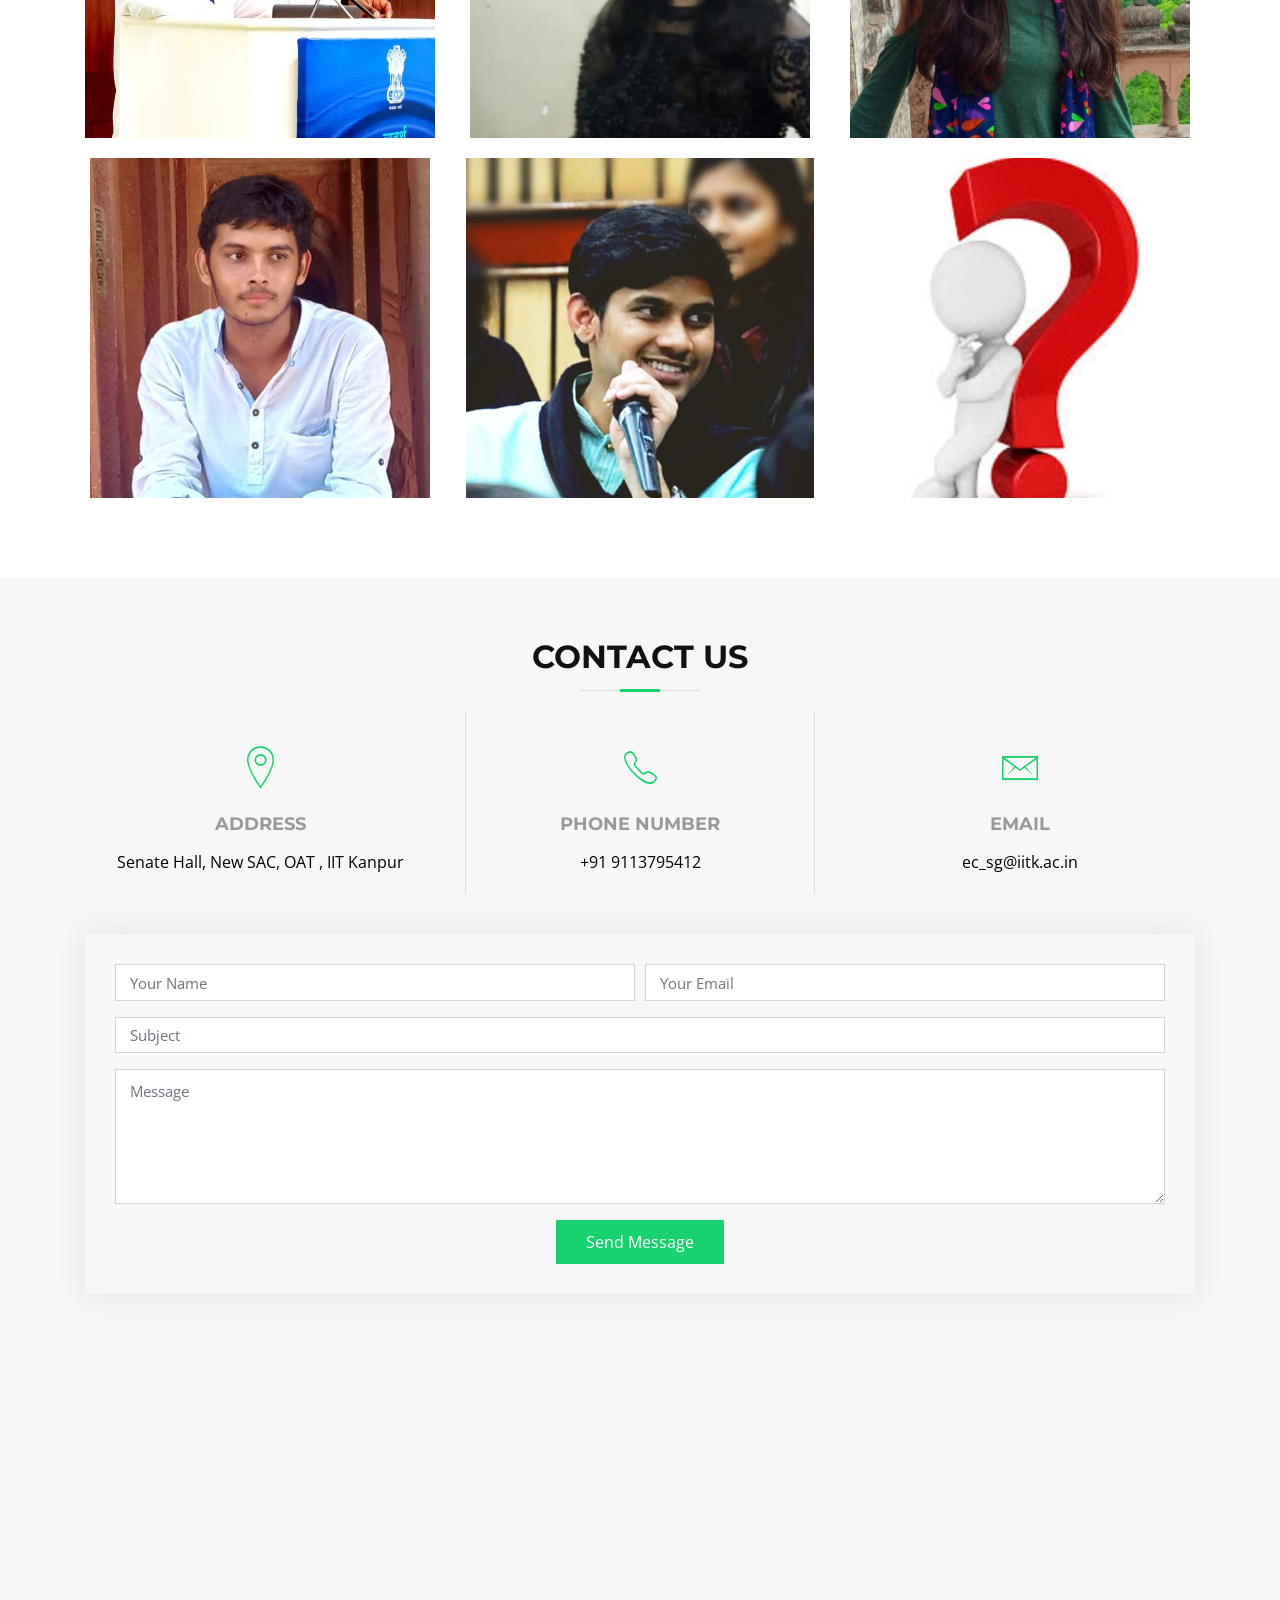
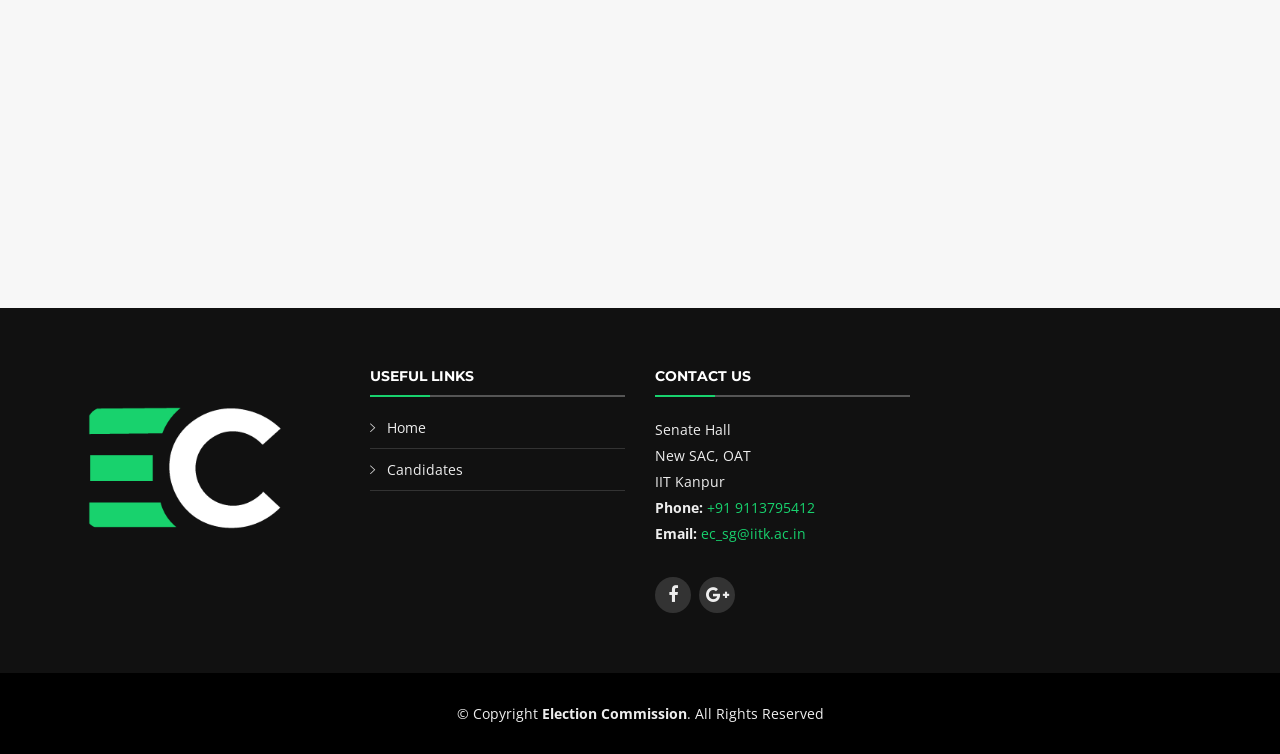
==== commit db5eb4a1: "Update candidates.html" ====
--- a/candidates.html
+++ b/candidates.html
@@ -390,16 +390,16 @@
         <div class="row" style="padding-left:0%;">
           <div class="col-lg-4 col-md-6 wow fadeInUp">
             <div class="member">
-              <img src="assets/img/prince2.jpeg" class="img-fluid" id="prince" alt="">
+              <img src="assets/img/prince2.jpeg" class="img-fluid" id="rohit" alt="" style="height: 340px;">
               <div class="member-info">
                 <div class="member-info-content">
                   <h4>Prince Kumar</h4>
                   <span>Chief Election Officer</span>
                   <div class="social">
-                    <a href=""><i class="fa fa-instagram"></i></a>
-                    <a href=""><i class="fa fa-facebook"></i></a>
-                    <a href=""><i class="ion-ios-email"></i></a>
-                    <a href=""><i class="fa fa-linkedin"></i></a>
+                    <a href="tel:+919113795412"><i class="fa fa-phone"></i></a>
+                    <a href="https://www.facebook.com/profile.php?id=100006408377495"><i class="fa fa-facebook"></i></a>
+                    <a href="mailto:princeku@iitk.ac.in"><i class="ion-ios-email"></i></a>
+                    <a href="https://www.linkedin.com/in/prince-kumar-048068194/"><i class="fa fa-linkedin"></i></a>
                   </div>
                 </div>
               </div>
@@ -407,16 +407,16 @@
           </div>
           <div class="col-lg-4 col-md-6 wow fadeInUp">
             <div class="member">
-              <img src="assets/img/muskan2.jpeg" class="img-fluid" id="muskan"  alt="">
+              <img src="assets/img/muskan2.jpeg" class="img-fluid" id="muskan"  alt="" style="height: 340px;">
               <div class="member-info">
                 <div class="member-info-content">
                   <h4>Muskan Jaiswal</h4>
                   <span>Manager</span>
                   <div class="social">
-                    <a href=""><i class="fa fa-instagram"></i></a>
-                    <a href=""><i class="fa fa-facebook"></i></a>
-                    <a href=""><i class="ion-ios-email"></i></a>
-                    <a href=""><i class="fa fa-linkedin"></i></a>
+                    <a href="tel:+918349661664"><i class="fa fa-phone"></i></a>
+                    <a href="https://www.facebook.com/profile.php?id=100027622866055"><i class="fa fa-facebook"></i></a>
+                    <a href="mailto:muskanjs@iitk.ac.in"><i class="ion-ios-email"></i></a>
+                    <a href="https://www.linkedin.com/in/muskan-jaiswal-531424187"><i class="fa fa-linkedin"></i></a>
                   </div>
                 </div>
               </div>
@@ -425,37 +425,35 @@
           
           <div class="col-lg-4 col-md-6 wow fadeInUp">
             <div class="member">
-              <img src="assets/img/Nisha.jpg" class="img-fluid" id="nisha" alt="">
+              <img src="assets/img/Nisha.jpg" class="img-fluid" id="nisha" alt="" style="height: 340px;">
               <div class="member-info">
                 <div class="member-info-content">
                   <h4>Nisha Bijarnia</h4>
                   <span>Manager</span>
                   <div class="social">
-                    <a href=""><i class="fa fa-instagram"></i></a>
+                    <a href="tel:+917232884382"><i class="fa fa-phone"></i></a>
                     <a href=""><i class="fa fa-facebook"></i></a>
-                    <a href=""><i class="ion-ios-email"></i></a>
-                    <a href=""><i class="fa fa-linkedin"></i></a>
+                    <a href="mailto:bnisha@iitk.ac.in"><i class="ion-ios-email"></i></a>
+                    <a href="https://www.linkedin.com/in/nisha-bijarnia-96084a177/"><i class="fa fa-linkedin"></i></a>
                   </div>
                 </div>
               </div>
             </div>
           </div>
         </div>
-        <div class="row" style="padding-left: 0%;">
-          <!-- <br><br><br><br><br><br><br><br><br><br><br><br><br><br><br><br><br><br> -->
-          
+        <div class="row" style="padding-left: 0%;">          
           <div class="col-lg-4 col-md-6 wow fadeInUp">
             <div class="member" id="rohit-member">
-              <img src="assets/img/ROHIT.jpg" class="img-fluid" id="rohit" alt="">
-              <div class="member-info" id="rohit-info">
-                <div class="member-info-content" id="rohit-info-content">
+              <img src="assets/img/ROHIT.jpg" class="img-fluid" id="rohit" alt="" style="height: 340px;">
+              <div class="member-info">
+                <div class="member-info-content">
                   <h4>Rohit Kulhari</h4>
                   <span>Manager</span>
                   <div class="social">
-                    <a href=""><i class="fa fa-instagram"></i></a>
-                    <a href=""><i class="fa fa-facebook"></i></a>
-                    <a href=""><i class="ion-ios-email"></i></a>
-                    <a href=""><i class="fa fa-linkedin"></i></a>
+                    <a href="tel:+918890709434"><i class="fa fa-phone"></i></a>
+                    <a href="https://www.facebook.com/rohit.khiladi.0356"><i class="fa fa-facebook"></i></a>
+                    <a href="mailto:rkulhari@iitk.ac.in"><i class="ion-ios-email"></i></a>
+                    <a href="https://www.linkedin.com/in/rohit-kulhari-483561174"><i class="fa fa-linkedin"></i></a>
                   </div>
                 </div>
               </div>
@@ -463,16 +461,16 @@
           </div>
           <div class="col-lg-4 col-md-6 wow fadeInUp">
             <div class="member">
-              <img src="assets/img/mradul.png" class="img-fluid" id="question" alt="">
+              <img src="assets/img/mradul.png" class="img-fluid" id="rohit" alt="" style="height: 340px;">
               <div class="member-info">
                 <div class="member-info-content">
                   <h4>Mradul Choudhary</h4>
                   <span>Manager</span>
                   <div class="social">
-                    <a href=""><i class="fa fa-instagram"></i></a>
-                    <a href=""><i class="fa fa-facebook"></i></a>
-                    <a href=""><i class="ion-ios-email"></i></a>
-                    <a href=""><i class="fa fa-linkedin"></i></a>
+                    <a href="tel:+916390420251"><i class="fa fa-phone"></i></a>
+                    <a href="https://www.facebook.com/mradul.chaudhary.161"><i class="fa fa-facebook"></i></a>
+                    <a href="mailto:mradulch@iitk.ac.in"><i class="ion-ios-email"></i></a>
+                    <a href="https://www.linkedin.com/in/mradul-chaudhary"><i class="fa fa-linkedin"></i></a>
                   </div>
                 </div>
               </div>
@@ -480,15 +478,15 @@
           </div>
           <div class="col-lg-4 col-md-6 wow fadeInUp">
             <div class="member">
-              <img src="assets/img/question mark.jpg" class="img-fluid" id="unknown" alt="">
+              <img src="assets/img/question mark.jpg" class="img-fluid" id="rohit" alt="" style="height: 340px;">
               <div class="member-info">
                 <div class="member-info-content">
                   <h4>Unknown</h4>
                   <span>Manager</span>
                   <div class="social">
-                    <a href=""><i class="fa fa-instagram"></i></a>
+                    <a href="tel:+91"><i class="fa fa-phone"></i></a>
                     <a href=""><i class="fa fa-facebook"></i></a>
-                    <a href=""><i class="ion-ios-email"></i></a>
+                    <a href="mailto:ec_sg@iitk.ac.in"><i class="ion-ios-email"></i></a>
                     <a href=""><i class="fa fa-linkedin"></i></a>
                   </div>
                 </div>
@@ -677,4 +675,4 @@
 
 </body>
 
-</html>+</html>
--- a/assets/vendor/venobox/venobox.css
+++ b/assets/vendor/venobox/venobox.css
@@ -0,0 +1,225 @@
+/* ------ venobox.css --------*/
+.vbox-overlay *, .vbox-overlay *:before, .vbox-overlay *:after{
+    -webkit-backface-visibility: hidden;
+    -webkit-box-sizing:border-box;
+    -moz-box-sizing:border-box;
+    box-sizing:border-box;
+}
+.vbox-overlay * { 
+    -webkit-backface-visibility: visible;
+    backface-visibility: visible;
+}
+.vbox-overlay{
+    display: -webkit-flex;
+    display: flex;
+    -webkit-flex-direction: column;
+    flex-direction: column;
+    -webkit-justify-content: center;
+    justify-content: center;
+    -webkit-align-items: center;
+    align-items: center;
+    position: fixed;
+    left: 0;
+    top: 0;
+    bottom: 0;
+    right: 0;
+    z-index: 1040;
+    -webkit-transform:translateZ(1000px);
+    transform: translateZ(1000px);
+    transform-style: preserve-3d;
+}
+
+/* ----- navigation ----- */
+.vbox-title{
+    width: 100%;
+    height: 40px;
+    float: left;
+    text-align: center;
+    line-height: 28px;
+    font-size: 12px;
+    padding: 6px 40px;
+    overflow: hidden;
+    position: fixed;
+    display: none;
+    left: 0;
+    z-index: 1050;
+}
+.vbox-close{
+    cursor: pointer;
+    position: fixed;
+    top: -1px;
+    right: 0;
+    width: 50px;
+    height: 40px;
+    padding: 6px;
+    display: block;
+    background-position:10px center;
+    overflow: hidden;
+    font-size: 24px;
+    line-height: 1;
+    text-align: center;
+    z-index: 1050;
+}
+.vbox-num{
+    cursor: pointer;
+    position: fixed;
+    left: 0;
+    height: 40px;
+    display: block;
+    overflow: hidden;
+    line-height: 28px;
+    font-size: 12px;
+    padding: 6px 10px;
+    display: none;
+    z-index: 1050;
+}
+/* ----- navigation ARROWS ----- */
+.vbox-next, .vbox-prev{
+    position: fixed;
+    top: 50%;
+    margin-top: -15px;
+    overflow: hidden;
+    cursor: pointer;
+    display: block;
+    width: 45px;
+    height: 45px;
+    z-index: 1050;
+}
+.vbox-next span, .vbox-prev span{
+    position: relative;
+    width: 20px;
+    height: 20px;
+    border: 2px solid transparent;
+    border-top-color: #B6B6B6;
+    border-right-color: #B6B6B6;
+    text-indent: -100px;
+    position: absolute;
+    top: 8px;
+    display: block;
+}
+.vbox-prev{
+    left: 15px;
+}
+.vbox-next{
+    right: 15px;
+}
+.vbox-prev span{
+    left: 10px;
+    -ms-transform: rotate(-135deg);
+    -webkit-transform: rotate(-135deg);
+    transform: rotate(-135deg);
+}
+.vbox-next span{
+    -ms-transform: rotate(45deg);
+    -webkit-transform: rotate(45deg);
+    transform: rotate(45deg);
+    right: 10px;
+}
+/* ------- inline window ------ */
+.vbox-inline{
+    width: 420px;
+    height: 315px;
+    height: 70vh;
+    padding: 10px;
+    background: #fff;
+    margin: 0 auto;
+    overflow: auto;
+    text-align: left;
+}
+/* ------- Video & iFrames window ------ */
+.venoframe{
+    max-width: 100%;
+    width: 100%;
+    border: none;
+    width: 100%;
+    height: 260px;
+    height: 70vh;
+}
+.venoframe.vbvid{
+    height: 260px;
+}
+@media (min-width: 768px) {
+    .venoframe, .vbox-inline{
+        width: 90%;
+        height: 360px;
+        height: 70vh;
+    }
+    .venoframe.vbvid{
+        width: 640px;
+        height: 360px;
+    }
+}
+@media (min-width: 992px) {
+    .venoframe, .vbox-inline{
+        max-width: 1200px;
+        width: 80%;
+        height: 540px;
+        height: 70vh;
+    }
+    .venoframe.vbvid{
+        width: 960px;
+        height: 540px;
+    }
+}
+/* 
+Please do NOT edit this part! 
+or at least read this note: http://i.imgur.com/7C0ws9e.gif
+*/
+.vbox-open{
+    overflow: hidden;
+}
+.vbox-container{
+    position: absolute;
+    left: 0;
+    right: 0;
+    top: 0;
+    bottom: 0;
+    overflow-x: hidden;
+    overflow-y: scroll;
+    overflow-scrolling: touch;
+    -webkit-overflow-scrolling: touch;
+    z-index: 20;
+    max-height: 100%;
+
+}
+
+.vbox-content{
+    text-align: center;
+    float: left;
+    width: 100%;
+    position: relative;
+    overflow: hidden;
+    padding: 20px 10px;
+}
+.vbox-container img{
+    max-width: 100%;
+    height: auto;
+}
+.vbox-figlio{
+    box-shadow: 0 0 12px rgba(0,0,0,0.19), 0 6px 6px rgba(0,0,0,0.23);
+    max-width: 100%;
+    text-align: initial;
+}
+img.vbox-figlio{
+    -webkit-user-select: none;
+-khtml-user-select: none;
+-moz-user-select: none;
+-o-user-select: none;
+user-select: none;
+}
+.vbox-content.swipe-left{
+    margin-left: -200px !important;
+}
+.vbox-content.swipe-right{
+    margin-left: 200px !important;
+}
+.vbox-animated{
+    webkit-transition: margin 300ms ease-out;
+    transition: margin 300ms ease-out;
+}
+
+/* ---------- preloader ----------
+ * SPINKIT 
+ * http://tobiasahlin.com/spinkit/
+-------------------------------- */
+.sk-double-bounce,.sk-rotating-plane{width:40px;height:40px;margin:40px auto}.sk-rotating-plane{background-color:#333;-webkit-animation:sk-rotatePlane 1.2s infinite ease-in-out;animation:sk-rotatePlane 1.2s infinite ease-in-out}@-webkit-keyframes sk-rotatePlane{0%{-webkit-transform:perspective(120px) rotateX(0) rotateY(0);transform:perspective(120px) rotateX(0) rotateY(0)}50%{-webkit-transform:perspective(120px) rotateX(-180.1deg) rotateY(0);transform:perspective(120px) rotateX(-180.1deg) rotateY(0)}100%{-webkit-transform:perspective(120px) rotateX(-180deg) rotateY(-179.9deg);transform:perspective(120px) rotateX(-180deg) rotateY(-179.9deg)}}@keyframes sk-rotatePlane{0%{-webkit-transform:perspective(120px) rotateX(0) rotateY(0);transform:perspective(120px) rotateX(0) rotateY(0)}50%{-webkit-transform:perspective(120px) rotateX(-180.1deg) rotateY(0);transform:perspective(120px) rotateX(-180.1deg) rotateY(0)}100%{-webkit-transform:perspective(120px) rotateX(-180deg) rotateY(-179.9deg);transform:perspective(120px) rotateX(-180deg) rotateY(-179.9deg)}}.sk-double-bounce{position:relative}.sk-double-bounce .sk-child{width:100%;height:100%;border-radius:50%;background-color:#333;opacity:.6;position:absolute;top:0;left:0;-webkit-animation:sk-doubleBounce 2s infinite ease-in-out;animation:sk-doubleBounce 2s infinite ease-in-out}.sk-chasing-dots .sk-child,.sk-spinner-pulse,.sk-three-bounce .sk-child{background-color:#333;border-radius:100%}.sk-double-bounce .sk-double-bounce2{-webkit-animation-delay:-1s;animation-delay:-1s}@-webkit-keyframes sk-doubleBounce{0%,100%{-webkit-transform:scale(0);transform:scale(0)}50%{-webkit-transform:scale(1);transform:scale(1)}}@keyframes sk-doubleBounce{0%,100%{-webkit-transform:scale(0);transform:scale(0)}50%{-webkit-transform:scale(1);transform:scale(1)}}.sk-wave{margin:40px auto;width:50px;height:40px;text-align:center;font-size:10px}.sk-wave .sk-rect{background-color:#333;height:100%;width:6px;display:inline-block;-webkit-animation:sk-waveStretchDelay 1.2s infinite ease-in-out;animation:sk-waveStretchDelay 1.2s infinite ease-in-out}.sk-wave .sk-rect1{-webkit-animation-delay:-1.2s;animation-delay:-1.2s}.sk-wave .sk-rect2{-webkit-animation-delay:-1.1s;animation-delay:-1.1s}.sk-wave .sk-rect3{-webkit-animation-delay:-1s;animation-delay:-1s}.sk-wave .sk-rect4{-webkit-animation-delay:-.9s;animation-delay:-.9s}.sk-wave .sk-rect5{-webkit-animation-delay:-.8s;animation-delay:-.8s}@-webkit-keyframes sk-waveStretchDelay{0%,100%,40%{-webkit-transform:scaleY(.4);transform:scaleY(.4)}20%{-webkit-transform:scaleY(1);transform:scaleY(1)}}@keyframes sk-waveStretchDelay{0%,100%,40%{-webkit-transform:scaleY(.4);transform:scaleY(.4)}20%{-webkit-transform:scaleY(1);transform:scaleY(1)}}.sk-wandering-cubes{margin:40px auto;width:40px;height:40px;position:relative}.sk-wandering-cubes .sk-cube{background-color:#333;width:10px;height:10px;position:absolute;top:0;left:0;-webkit-animation:sk-wanderingCube 1.8s ease-in-out -1.8s infinite both;animation:sk-wanderingCube 1.8s ease-in-out -1.8s infinite both}.sk-chasing-dots,.sk-spinner-pulse{width:40px;height:40px;margin:40px auto}.sk-wandering-cubes .sk-cube2{-webkit-animation-delay:-.9s;animation-delay:-.9s}@-webkit-keyframes sk-wanderingCube{0%{-webkit-transform:rotate(0);transform:rotate(0)}25%{-webkit-transform:translateX(30px) rotate(-90deg) scale(.5);transform:translateX(30px) rotate(-90deg) scale(.5)}50%{-webkit-transform:translateX(30px) translateY(30px) rotate(-179deg);transform:translateX(30px) translateY(30px) rotate(-179deg)}50.1%{-webkit-transform:translateX(30px) translateY(30px) rotate(-180deg);transform:translateX(30px) translateY(30px) rotate(-180deg)}75%{-webkit-transform:translateX(0) translateY(30px) rotate(-270deg) scale(.5);transform:translateX(0) translateY(30px) rotate(-270deg) scale(.5)}100%{-webkit-transform:rotate(-360deg);transform:rotate(-360deg)}}@keyframes sk-wanderingCube{0%{-webkit-transform:rotate(0);transform:rotate(0)}25%{-webkit-transform:translateX(30px) rotate(-90deg) scale(.5);transform:translateX(30px) rotate(-90deg) scale(.5)}50%{-webkit-transform:translateX(30px) translateY(30px) rotate(-179deg);transform:translateX(30px) translateY(30px) rotate(-179deg)}50.1%{-webkit-transform:translateX(30px) translateY(30px) rotate(-180deg);transform:translateX(30px) translateY(30px) rotate(-180deg)}75%{-webkit-transform:translateX(0) translateY(30px) rotate(-270deg) scale(.5);transform:translateX(0) translateY(30px) rotate(-270deg) scale(.5)}100%{-webkit-transform:rotate(-360deg);transform:rotate(-360deg)}}.sk-spinner-pulse{-webkit-animation:sk-pulseScaleOut 1s infinite ease-in-out;animation:sk-pulseScaleOut 1s infinite ease-in-out}@-webkit-keyframes sk-pulseScaleOut{0%{-webkit-transform:scale(0);transform:scale(0)}100%{-webkit-transform:scale(1);transform:scale(1);opacity:0}}@keyframes sk-pulseScaleOut{0%{-webkit-transform:scale(0);transform:scale(0)}100%{-webkit-transform:scale(1);transform:scale(1);opacity:0}}.sk-chasing-dots{position:relative;text-align:center;-webkit-animation:sk-chasingDotsRotate 2s infinite linear;animation:sk-chasingDotsRotate 2s infinite linear}.sk-chasing-dots .sk-child{width:60%;height:60%;display:inline-block;position:absolute;top:0;-webkit-animation:sk-chasingDotsBounce 2s infinite ease-in-out;animation:sk-chasingDotsBounce 2s infinite ease-in-out}.sk-chasing-dots .sk-dot2{top:auto;bottom:0;-webkit-animation-delay:-1s;animation-delay:-1s}@-webkit-keyframes sk-chasingDotsRotate{100%{-webkit-transform:rotate(360deg);transform:rotate(360deg)}}@keyframes sk-chasingDotsRotate{100%{-webkit-transform:rotate(360deg);transform:rotate(360deg)}}@-webkit-keyframes sk-chasingDotsBounce{0%,100%{-webkit-transform:scale(0);transform:scale(0)}50%{-webkit-transform:scale(1);transform:scale(1)}}@keyframes sk-chasingDotsBounce{0%,100%{-webkit-transform:scale(0);transform:scale(0)}50%{-webkit-transform:scale(1);transform:scale(1)}}.sk-three-bounce{margin:40px auto;width:80px;text-align:center}.sk-three-bounce .sk-child{width:20px;height:20px;display:inline-block;-webkit-animation:sk-three-bounce 1.4s ease-in-out 0s infinite both;animation:sk-three-bounce 1.4s ease-in-out 0s infinite both}.sk-circle .sk-child:before,.sk-fading-circle .sk-circle:before{display:block;border-radius:100%;content:'';background-color:#333}.sk-three-bounce .sk-bounce1{-webkit-animation-delay:-.32s;animation-delay:-.32s}.sk-three-bounce .sk-bounce2{-webkit-animation-delay:-.16s;animation-delay:-.16s}@-webkit-keyframes sk-three-bounce{0%,100%,80%{-webkit-transform:scale(0);transform:scale(0)}40%{-webkit-transform:scale(1);transform:scale(1)}}@keyframes sk-three-bounce{0%,100%,80%{-webkit-transform:scale(0);transform:scale(0)}40%{-webkit-transform:scale(1);transform:scale(1)}}.sk-circle{margin:40px auto;width:40px;height:40px;position:relative}.sk-circle .sk-child{width:100%;height:100%;position:absolute;left:0;top:0}.sk-circle .sk-child:before{margin:0 auto;width:15%;height:15%;-webkit-animation:sk-circleBounceDelay 1.2s infinite ease-in-out both;animation:sk-circleBounceDelay 1.2s infinite ease-in-out both}.sk-circle .sk-circle2{-webkit-transform:rotate(30deg);-ms-transform:rotate(30deg);transform:rotate(30deg)}.sk-circle .sk-circle3{-webkit-transform:rotate(60deg);-ms-transform:rotate(60deg);transform:rotate(60deg)}.sk-circle .sk-circle4{-webkit-transform:rotate(90deg);-ms-transform:rotate(90deg);transform:rotate(90deg)}.sk-circle .sk-circle5{-webkit-transform:rotate(120deg);-ms-transform:rotate(120deg);transform:rotate(120deg)}.sk-circle .sk-circle6{-webkit-transform:rotate(150deg);-ms-transform:rotate(150deg);transform:rotate(150deg)}.sk-circle .sk-circle7{-webkit-transform:rotate(180deg);-ms-transform:rotate(180deg);transform:rotate(180deg)}.sk-circle .sk-circle8{-webkit-transform:rotate(210deg);-ms-transform:rotate(210deg);transform:rotate(210deg)}.sk-circle .sk-circle9{-webkit-transform:rotate(240deg);-ms-transform:rotate(240deg);transform:rotate(240deg)}.sk-circle .sk-circle10{-webkit-transform:rotate(270deg);-ms-transform:rotate(270deg);transform:rotate(270deg)}.sk-circle .sk-circle11{-webkit-transform:rotate(300deg);-ms-transform:rotate(300deg);transform:rotate(300deg)}.sk-circle .sk-circle12{-webkit-transform:rotate(330deg);-ms-transform:rotate(330deg);transform:rotate(330deg)}.sk-circle .sk-circle2:before{-webkit-animation-delay:-1.1s;animation-delay:-1.1s}.sk-circle .sk-circle3:before{-webkit-animation-delay:-1s;animation-delay:-1s}.sk-circle .sk-circle4:before{-webkit-animation-delay:-.9s;animation-delay:-.9s}.sk-circle .sk-circle5:before{-webkit-animation-delay:-.8s;animation-delay:-.8s}.sk-circle .sk-circle6:before{-webkit-animation-delay:-.7s;animation-delay:-.7s}.sk-circle .sk-circle7:before{-webkit-animation-delay:-.6s;animation-delay:-.6s}.sk-circle .sk-circle8:before{-webkit-animation-delay:-.5s;animation-delay:-.5s}.sk-circle .sk-circle9:before{-webkit-animation-delay:-.4s;animation-delay:-.4s}.sk-circle .sk-circle10:before{-webkit-animation-delay:-.3s;animation-delay:-.3s}.sk-circle .sk-circle11:before{-webkit-animation-delay:-.2s;animation-delay:-.2s}.sk-circle .sk-circle12:before{-webkit-animation-delay:-.1s;animation-delay:-.1s}@-webkit-keyframes sk-circleBounceDelay{0%,100%,80%{-webkit-transform:scale(0);transform:scale(0)}40%{-webkit-transform:scale(1);transform:scale(1)}}@keyframes sk-circleBounceDelay{0%,100%,80%{-webkit-transform:scale(0);transform:scale(0)}40%{-webkit-transform:scale(1);transform:scale(1)}}.sk-cube-grid{width:40px;height:40px;margin:40px auto}.sk-cube-grid .sk-cube{width:33.33%;height:33.33%;background-color:#333;float:left;-webkit-animation:sk-cubeGridScaleDelay 1.3s infinite ease-in-out;animation:sk-cubeGridScaleDelay 1.3s infinite ease-in-out}.sk-cube-grid .sk-cube1{-webkit-animation-delay:.2s;animation-delay:.2s}.sk-cube-grid .sk-cube2{-webkit-animation-delay:.3s;animation-delay:.3s}.sk-cube-grid .sk-cube3{-webkit-animation-delay:.4s;animation-delay:.4s}.sk-cube-grid .sk-cube4{-webkit-animation-delay:.1s;animation-delay:.1s}.sk-cube-grid .sk-cube5{-webkit-animation-delay:.2s;animation-delay:.2s}.sk-cube-grid .sk-cube6{-webkit-animation-delay:.3s;animation-delay:.3s}.sk-cube-grid .sk-cube7{-webkit-animation-delay:0ms;animation-delay:0ms}.sk-cube-grid .sk-cube8{-webkit-animation-delay:.1s;animation-delay:.1s}.sk-cube-grid .sk-cube9{-webkit-animation-delay:.2s;animation-delay:.2s}@-webkit-keyframes sk-cubeGridScaleDelay{0%,100%,70%{-webkit-transform:scale3D(1,1,1);transform:scale3D(1,1,1)}35%{-webkit-transform:scale3D(0,0,1);transform:scale3D(0,0,1)}}@keyframes sk-cubeGridScaleDelay{0%,100%,70%{-webkit-transform:scale3D(1,1,1);transform:scale3D(1,1,1)}35%{-webkit-transform:scale3D(0,0,1);transform:scale3D(0,0,1)}}.sk-fading-circle{margin:40px auto;width:40px;height:40px;position:relative}.sk-fading-circle .sk-circle{width:100%;height:100%;position:absolute;left:0;top:0}.sk-fading-circle .sk-circle:before{margin:0 auto;width:15%;height:15%;-webkit-animation:sk-circleFadeDelay 1.2s infinite ease-in-out both;animation:sk-circleFadeDelay 1.2s infinite ease-in-out both}.sk-fading-circle .sk-circle2{-webkit-transform:rotate(30deg);-ms-transform:rotate(30deg);transform:rotate(30deg)}.sk-fading-circle .sk-circle3{-webkit-transform:rotate(60deg);-ms-transform:rotate(60deg);transform:rotate(60deg)}.sk-fading-circle .sk-circle4{-webkit-transform:rotate(90deg);-ms-transform:rotate(90deg);transform:rotate(90deg)}.sk-fading-circle .sk-circle5{-webkit-transform:rotate(120deg);-ms-transform:rotate(120deg);transform:rotate(120deg)}.sk-fading-circle .sk-circle6{-webkit-transform:rotate(150deg);-ms-transform:rotate(150deg);transform:rotate(150deg)}.sk-fading-circle .sk-circle7{-webkit-transform:rotate(180deg);-ms-transform:rotate(180deg);transform:rotate(180deg)}.sk-fading-circle .sk-circle8{-webkit-transform:rotate(210deg);-ms-transform:rotate(210deg);transform:rotate(210deg)}.sk-fading-circle .sk-circle9{-webkit-transform:rotate(240deg);-ms-transform:rotate(240deg);transform:rotate(240deg)}.sk-fading-circle .sk-circle10{-webkit-transform:rotate(270deg);-ms-transform:rotate(270deg);transform:rotate(270deg)}.sk-fading-circle .sk-circle11{-webkit-transform:rotate(300deg);-ms-transform:rotate(300deg);transform:rotate(300deg)}.sk-fading-circle .sk-circle12{-webkit-transform:rotate(330deg);-ms-transform:rotate(330deg);transform:rotate(330deg)}.sk-fading-circle .sk-circle2:before{-webkit-animation-delay:-1.1s;animation-delay:-1.1s}.sk-fading-circle .sk-circle3:before{-webkit-animation-delay:-1s;animation-delay:-1s}.sk-fading-circle .sk-circle4:before{-webkit-animation-delay:-.9s;animation-delay:-.9s}.sk-fading-circle .sk-circle5:before{-webkit-animation-delay:-.8s;animation-delay:-.8s}.sk-fading-circle .sk-circle6:before{-webkit-animation-delay:-.7s;animation-delay:-.7s}.sk-fading-circle .sk-circle7:before{-webkit-animation-delay:-.6s;animation-delay:-.6s}.sk-fading-circle .sk-circle8:before{-webkit-animation-delay:-.5s;animation-delay:-.5s}.sk-fading-circle .sk-circle9:before{-webkit-animation-delay:-.4s;animation-delay:-.4s}.sk-fading-circle .sk-circle10:before{-webkit-animation-delay:-.3s;animation-delay:-.3s}.sk-fading-circle .sk-circle11:before{-webkit-animation-delay:-.2s;animation-delay:-.2s}.sk-fading-circle .sk-circle12:before{-webkit-animation-delay:-.1s;animation-delay:-.1s}@-webkit-keyframes sk-circleFadeDelay{0%,100%,39%{opacity:0}40%{opacity:1}}@keyframes sk-circleFadeDelay{0%,100%,39%{opacity:0}40%{opacity:1}}.sk-folding-cube{margin:40px auto;width:40px;height:40px;position:relative;-webkit-transform:rotateZ(45deg);transform:rotateZ(45deg)}.sk-folding-cube .sk-cube{float:left;width:50%;height:50%;position:relative;-webkit-transform:scale(1.1);-ms-transform:scale(1.1);transform:scale(1.1)}.sk-folding-cube .sk-cube:before{content:'';position:absolute;top:0;left:0;width:100%;height:100%;background-color:#333;-webkit-animation:sk-foldCubeAngle 2.4s infinite linear both;animation:sk-foldCubeAngle 2.4s infinite linear both;-webkit-transform-origin:100% 100%;-ms-transform-origin:100% 100%;transform-origin:100% 100%}.sk-folding-cube .sk-cube2{-webkit-transform:scale(1.1) rotateZ(90deg);transform:scale(1.1) rotateZ(90deg)}.sk-folding-cube .sk-cube3{-webkit-transform:scale(1.1) rotateZ(180deg);transform:scale(1.1) rotateZ(180deg)}.sk-folding-cube .sk-cube4{-webkit-transform:scale(1.1) rotateZ(270deg);transform:scale(1.1) rotateZ(270deg)}.sk-folding-cube .sk-cube2:before{-webkit-animation-delay:.3s;animation-delay:.3s}.sk-folding-cube .sk-cube3:before{-webkit-animation-delay:.6s;animation-delay:.6s}.sk-folding-cube .sk-cube4:before{-webkit-animation-delay:.9s;animation-delay:.9s}@-webkit-keyframes sk-foldCubeAngle{0%,10%{-webkit-transform:perspective(140px) rotateX(-180deg);transform:perspective(140px) rotateX(-180deg);opacity:0}25%,75%{-webkit-transform:perspective(140px) rotateX(0);transform:perspective(140px) rotateX(0);opacity:1}100%,90%{-webkit-transform:perspective(140px) rotateY(180deg);transform:perspective(140px) rotateY(180deg);opacity:0}}@keyframes sk-foldCubeAngle{0%,10%{-webkit-transform:perspective(140px) rotateX(-180deg);transform:perspective(140px) rotateX(-180deg);opacity:0}25%,75%{-webkit-transform:perspective(140px) rotateX(0);transform:perspective(140px) rotateX(0);opacity:1}100%,90%{-webkit-transform:perspective(140px) rotateY(180deg);transform:perspective(140px) rotateY(180deg);opacity:0}}
--- a/assets/css/style.css
+++ b/assets/css/style.css
@@ -0,0 +1,1552 @@
+/*--------------------------------------------------------------
+# General
+--------------------------------------------------------------*/
+body {
+  background: #fff;
+  color: #666666;
+  font-family: "Open Sans", sans-serif;
+}
+
+a {
+  color: #18d26e;
+  transition: 0.5s;
+}
+
+a:hover, a:active, a:focus {
+  color: #18d36e;
+  outline: none;
+  text-decoration: none;
+}
+
+p {
+  padding: 0;
+  margin: 0 0 30px 0;
+}
+
+h1, h2, h3, h4, h5, h6 {
+  font-family: "Montserrat", sans-serif;
+  font-weight: 400;
+  margin: 0 0 20px 0;
+  padding: 0;
+}
+
+/* Back to top button */
+.back-to-top {
+  position: fixed;
+  display: none;
+  background: #18d26e;
+  color: #fff;
+  width: 44px;
+  height: 44px;
+  text-align: center;
+  line-height: 1;
+  font-size: 16px;
+  border-radius: 50%;
+  right: 15px;
+  bottom: 15px;
+  transition: background 0.5s;
+  z-index: 11;
+}
+
+.back-to-top i {
+  padding-top: 12px;
+  color: #fff;
+}
+
+@media (max-width: 768px) {
+  .back-to-top {
+    bottom: 15px;
+  }
+}
+
+/* Prelaoder */
+#preloader {
+  position: fixed;
+  top: 0;
+  left: 0;
+  right: 0;
+  bottom: 0;
+  z-index: 9999;
+  overflow: hidden;
+  background: #fff;
+}
+
+#preloader:before {
+  content: "";
+  position: fixed;
+  top: calc(50% - 30px);
+  left: calc(50% - 30px);
+  border: 6px solid #f2f2f2;
+  border-top: 6px solid #18d26e;
+  border-radius: 50%;
+  width: 60px;
+  height: 60px;
+  -webkit-animation: animate-preloader 1s linear infinite;
+  animation: animate-preloader 1s linear infinite;
+}
+
+@-webkit-keyframes animate-preloader {
+  0% {
+    transform: rotate(0deg);
+  }
+  100% {
+    transform: rotate(360deg);
+  }
+}
+
+@keyframes animate-preloader {
+  0% {
+    transform: rotate(0deg);
+  }
+  100% {
+    transform: rotate(360deg);
+  }
+}
+
+/*--------------------------------------------------------------
+# Header
+--------------------------------------------------------------*/
+#header {
+  padding: 30px 0;
+  height: 92px;
+  position: fixed;
+  left: 0;
+  top: 0;
+  right: 0;
+  transition: all 0.5s;
+  z-index: 997;
+}
+
+#header.header-scrolled {
+  background: rgba(0, 0, 0, 0.9);
+  padding: 20px 0;
+  height: 72px;
+  transition: all 0.5s;
+}
+
+
+
+#header #logo {
+  float: left;
+}
+
+@media (min-width: 1024px) {
+  #header #logo {
+    padding-left: 60px;
+  }
+}
+
+#header #logo h1 {
+  font-size: 34px;
+  margin: 0;
+  padding: 0;
+  line-height: 1;
+  font-family: "Montserrat", sans-serif;
+  font-weight: 700;
+  letter-spacing: 3px;
+}
+
+#header #logo h1 a, #header #logo h1 a:hover {
+  color: #fff;
+  padding-left: 10px;
+  border-left: 4px solid #18d26e;
+}
+
+#header #logo img {
+  padding: 0;
+  margin: 0;
+}
+
+@media (max-width: 768px) {
+  #header #logo h1 {
+    font-size: 28px;
+  }
+  #header #logo img {
+    max-height: 40px;
+  }
+}
+
+/*--------------------------------------------------------------
+# Intro Section
+--------------------------------------------------------------*/
+#intro {
+  display: table;
+  width: 100%;
+  height: 100vh;
+  background: #000;
+}
+
+#intro .carousel-item {
+  width: 100%;
+  height: 100vh;
+  background-size: cover;
+  background-position: center;
+  background-repeat: no-repeat;
+}
+
+#intro .carousel-item::before {
+  content: '';
+  background-color: rgba(0, 0, 0, 0.7);
+  position: absolute;
+  height: 100%;
+  width: 100%;
+  top: 0;
+  right: 0;
+  left: 0;
+  bottom: 0;
+}
+
+#intro .carousel-container {
+  display: flex;
+  justify-content: center;
+  align-items: center;
+  position: absolute;
+  bottom: 0;
+  top: 0;
+  left: 0;
+  right: 0;
+}
+
+#intro .carousel-background img {
+  max-width: 100%;
+}
+
+#intro .carousel-content {
+  text-align: center;
+}
+
+#intro h2 {
+  color: #fff;
+  margin-bottom: 30px;
+  font-size: 48px;
+  font-weight: 700;
+}
+
+@media (max-width: 768px) {
+  #intro h2 {
+    font-size: 28px;
+  }
+}
+
+#intro p {
+  width: 80%;
+  margin: 0 auto 30px auto;
+  color: #fff;
+}
+
+@media (min-width: 1024px) {
+  #intro p {
+    width: 60%;
+  }
+}
+
+#intro .carousel-fade {
+  overflow: hidden;
+}
+
+#intro .carousel-fade .carousel-inner .carousel-item {
+  transition-property: opacity;
+}
+
+#intro .carousel-fade .carousel-inner .carousel-item,
+#intro .carousel-fade .carousel-inner .active.carousel-item-left,
+#intro .carousel-fade .carousel-inner .active.carousel-item-right {
+  opacity: 0;
+}
+
+#intro .carousel-fade .carousel-inner .active,
+#intro .carousel-fade .carousel-inner .carousel-item-next.carousel-item-left,
+#intro .carousel-fade .carousel-inner .carousel-item-prev.carousel-item-right {
+  opacity: 1;
+  transition: 0.5s;
+}
+
+#intro .carousel-fade .carousel-inner .carousel-item-next,
+#intro .carousel-fade .carousel-inner .carousel-item-prev,
+#intro .carousel-fade .carousel-inner .active.carousel-item-left,
+#intro .carousel-fade .carousel-inner .active.carousel-item-right {
+  left: 0;
+  transform: translate3d(0, 0, 0);
+}
+
+#intro .carousel-control-prev, #intro .carousel-control-next {
+  width: 10%;
+}
+
+@media (min-width: 1024px) {
+  #intro .carousel-control-prev, #intro .carousel-control-next {
+    width: 5%;
+  }
+}
+
+#intro .carousel-control-next-icon, #intro .carousel-control-prev-icon {
+  background: none;
+  font-size: 32px;
+  line-height: 1;
+}
+
+#intro .carousel-indicators li {
+  cursor: pointer;
+}
+
+#intro .btn-get-started {
+  font-family: "Montserrat", sans-serif;
+  font-weight: 500;
+  font-size: 16px;
+  letter-spacing: 1px;
+  display: inline-block;
+  padding: 8px 32px;
+  border-radius: 50px;
+  transition: 0.5s;
+  margin: 10px;
+  color: #fff;
+  background: #18d26e;
+}
+
+#intro .btn-get-started:hover {
+  background: #fff;
+  color: #18d26e;
+}
+
+/*--------------------------------------------------------------
+# Navigation Menu
+--------------------------------------------------------------*/
+/* Nav Menu Essentials */
+.nav-menu, .nav-menu * {
+  margin: 0;
+  padding: 0;
+  list-style: none;
+}
+
+.nav-menu ul {
+  position: absolute;
+  display: none;
+  top: 100%;
+  left: 0;
+  z-index: 99;
+}
+
+.nav-menu li {
+  position: relative;
+  white-space: nowrap;
+}
+
+.nav-menu > li {
+  float: left;
+}
+
+.nav-menu li:hover > ul,
+.nav-menu li.sfHover > ul {
+  display: block;
+}
+
+.nav-menu ul ul {
+  top: 0;
+  left: 100%;
+}
+
+.nav-menu ul li {
+  min-width: 180px;
+}
+
+/* Nav Menu Arrows */
+.sf-arrows .sf-with-ul {
+  padding-right: 30px;
+}
+
+.sf-arrows .sf-with-ul:after {
+  content: "\f107";
+  position: absolute;
+  right: 15px;
+  font-family: FontAwesome;
+  font-style: normal;
+  font-weight: normal;
+}
+
+.sf-arrows ul .sf-with-ul:after {
+  content: "\f105";
+}
+
+/* Nav Meu Container */
+#nav-menu-container {
+  float: right;
+  margin: 0;
+}
+
+@media (min-width: 1024px) {
+  #nav-menu-container {
+    padding-right: 60px;
+  }
+}
+
+@media (max-width: 768px) {
+  #nav-menu-container {
+    display: none;
+  }
+}
+
+/* Nav Meu Styling */
+.nav-menu a {
+  padding: 0 8px 10px 8px;
+  text-decoration: none;
+  display: inline-block;
+  color: #fff;
+  font-family: "Montserrat", sans-serif;
+  font-weight: 700;
+  font-size: 13px;
+  text-transform: uppercase;
+  outline: none;
+}
+
+.nav-menu li:hover > a, .nav-menu > .menu-active > a {
+  color: #18d26e;
+}
+
+.nav-menu > li {
+  margin-left: 10px;
+}
+
+.nav-menu ul {
+  margin: 4px 0 0 0;
+  padding: 10px;
+  box-shadow: 0px 0px 30px rgba(127, 137, 161, 0.25);
+  background: #fff;
+}
+
+.nav-menu ul li {
+  transition: 0.3s;
+}
+
+.nav-menu ul li a {
+  padding: 10px;
+  color: #333;
+  transition: 0.3s;
+  display: block;
+  font-size: 13px;
+  text-transform: none;
+}
+
+.nav-menu ul li:hover > a {
+  color: #18d26e;
+}
+
+.nav-menu ul ul {
+  margin: 0;
+}
+
+/* Mobile Nav Toggle */
+#mobile-nav-toggle {
+  position: fixed;
+  right: 0;
+  top: 0;
+  z-index: 999;
+  margin: 20px 20px 0 0;
+  border: 0;
+  background: none;
+  font-size: 24px;
+  display: none;
+  transition: all 0.4s;
+  outline: none;
+  cursor: pointer;
+}
+
+#mobile-nav-toggle i {
+  color: #fff;
+}
+
+@media (max-width: 768px) {
+  #mobile-nav-toggle {
+    display: inline;
+  }
+}
+
+/* Mobile Nav Styling */
+#mobile-nav {
+  position: fixed;
+  top: 0;
+  padding-top: 18px;
+  bottom: 0;
+  z-index: 998;
+  background: rgba(0, 0, 0, 0.8);
+  left: -260px;
+  width: 260px;
+  overflow-y: auto;
+  transition: 0.4s;
+}
+
+#mobile-nav ul {
+  padding: 0;
+  margin: 0;
+  list-style: none;
+}
+
+#mobile-nav ul li {
+  position: relative;
+}
+
+#mobile-nav ul li a {
+  color: #fff;
+  font-size: 13px;
+  text-transform: uppercase;
+  overflow: hidden;
+  padding: 10px 22px 10px 15px;
+  position: relative;
+  text-decoration: none;
+  width: 100%;
+  display: block;
+  outline: none;
+  font-weight: 700;
+  font-family: "Montserrat", sans-serif;
+}
+
+#mobile-nav ul li a:hover {
+  color: #18d26e;
+}
+
+#mobile-nav ul li li {
+  padding-left: 30px;
+}
+
+#mobile-nav ul li.menu-active a {
+  color: #18d26e;
+}
+
+#mobile-nav ul .menu-has-children i {
+  position: absolute;
+  right: 0;
+  z-index: 99;
+  padding: 15px;
+  cursor: pointer;
+  color: #fff;
+}
+
+#mobile-nav ul .menu-has-children i.fa-chevron-up {
+  color: #18d26e;
+}
+
+#mobile-nav ul .menu-has-children li a {
+  text-transform: none;
+}
+
+#mobile-nav ul .menu-item-active {
+  color: #18d26e;
+}
+
+#mobile-body-overly {
+  width: 100%;
+  height: 100%;
+  z-index: 997;
+  top: 0;
+  left: 0;
+  position: fixed;
+  background: rgba(0, 0, 0, 0.7);
+  display: none;
+}
+
+/* Mobile Nav body classes */
+body.mobile-nav-active {
+  overflow: hidden;
+}
+
+body.mobile-nav-active #mobile-nav {
+  left: 0;
+}
+
+body.mobile-nav-active #mobile-nav-toggle {
+  color: #fff;
+}
+
+/*--------------------------------------------------------------
+# Sections
+--------------------------------------------------------------*/
+/* Sections Header
+--------------------------------*/
+.section-header h3 {
+  font-size: 32px;
+  color: #111;
+  text-transform: uppercase;
+  text-align: center;
+  font-weight: 700;
+  position: relative;
+  padding-bottom: 15px;
+}
+
+.section-header h3::before {
+  content: '';
+  position: absolute;
+  display: block;
+  width: 120px;
+  height: 1px;
+  background: #ddd;
+  bottom: 1px;
+  left: calc(50% - 60px);
+}
+
+.section-header h3::after {
+  content: '';
+  position: absolute;
+  display: block;
+  width: 40px;
+  height: 3px;
+  background: #18d26e;
+  bottom: 0;
+  left: calc(50% - 20px);
+}
+
+.section-header p {
+  text-align: center;
+  padding-bottom: 30px;
+  color: #333;
+}
+
+/* Section with background
+--------------------------------*/
+.section-bg {
+  background: #f7f7f7;
+}
+
+/* Featured Services Section
+--------------------------------*/
+#featured-services {
+  background: #000;
+}
+
+#featured-services .box {
+  padding: 30px 20px;
+}
+
+#featured-services .box-bg {
+  background-image: linear-gradient(0deg, #000000 0%, #242323 50%, #000000 100%);
+}
+
+#featured-services i {
+  color: #18d26e;
+  font-size: 48px;
+  display: inline-block;
+  line-height: 1;
+}
+
+#featured-services h4 {
+  font-weight: 400;
+  margin: 15px 0;
+  font-size: 18px;
+}
+
+#featured-services h4 a {
+  color: #fff;
+}
+
+#featured-services h4 a:hover {
+  color: #18d26e;
+}
+
+#featured-services p {
+  font-size: 14px;
+  line-height: 24px;
+  color: #fff;
+  margin-bottom: 0;
+}
+
+/* About Us Section
+--------------------------------*/
+#about {
+  background: url("../img/about-bg.jpg") center top no-repeat fixed;
+  background-size: cover;
+  padding: 60px 0 40px 0;
+  position: relative;
+}
+
+#about::before {
+  content: '';
+  position: absolute;
+  left: 0;
+  right: 0;
+  top: 0;
+  bottom: 0;
+  background: rgba(255, 255, 255, 0.92);
+  z-index: 9;
+}
+
+#about .container {
+  position: relative;
+  z-index: 10;
+}
+
+#about .about-col {
+  background: #fff;
+  border-radius: 0 0 4px 4px;
+  box-shadow: 0px 2px 12px rgba(0, 0, 0, 0.08);
+  margin-bottom: 20px;
+}
+
+#about .about-col .img {
+  position: relative;
+}
+
+#about .about-col .img img {
+  border-radius: 4px 4px 0 0;
+}
+
+#about .about-col .icon {
+  width: 64px;
+  height: 64px;
+  padding-top: 8px;
+  text-align: center;
+  position: absolute;
+  background-color: #18d26e;
+  border-radius: 50%;
+  text-align: center;
+  border: 4px solid #fff;
+  left: calc( 50% - 32px);
+  bottom: -30px;
+  transition: 0.3s;
+}
+
+#about .about-col i {
+  font-size: 36px;
+  line-height: 1;
+  color: #fff;
+  transition: 0.3s;
+}
+
+#about .about-col:hover .icon {
+  background-color: #fff;
+}
+
+#about .about-col:hover i {
+  color: #18d26e;
+}
+
+#about .about-col h2 {
+  color: #000;
+  text-align: center;
+  font-weight: 700;
+  font-size: 20px;
+  padding: 0;
+  margin: 40px 0 12px 0;
+}
+
+#about .about-col h2 a {
+  color: #000;
+}
+
+#about .about-col h2 a:hover {
+  color: #18d26e;
+}
+
+#about .about-col p {
+  font-size: 14px;
+  line-height: 24px;
+  color: #333;
+  margin-bottom: 0;
+  padding: 0 20px 20px 20px;
+}
+
+/* Services Section
+--------------------------------*/
+#services {
+  background: #fff;
+  background-size: cover;
+  padding: 60px 0 40px 0;
+}
+
+#services .box {
+  margin-bottom: 30px;
+}
+
+#services .icon {
+  float: left;
+}
+
+#services .icon i {
+  color: #18d26e;
+  font-size: 36px;
+  line-height: 1;
+  transition: 0.5s;
+}
+
+#services .title {
+  margin-left: 60px;
+  font-weight: 700;
+  margin-bottom: 15px;
+  font-size: 18px;
+}
+
+#services .title a {
+  color: #111;
+}
+
+#services .box:hover .title a {
+  color: #18d26e;
+}
+
+#services .description {
+  font-size: 14px;
+  margin-left: 60px;
+  line-height: 24px;
+  margin-bottom: 0;
+}
+
+/* Call To Action Section
+--------------------------------*/
+#call-to-action {
+  background: linear-gradient(rgba(0, 142, 99, 0.1), rgba(0, 0, 0, 0.1)), url(../img/call-to-action-bg.jpg) fixed center center;
+  background-size: cover;
+  padding: 60px 0;
+}
+
+#call-to-action h3 {
+  color: #fff;
+  font-size: 28px;
+  font-weight: 700;
+}
+
+#call-to-action p {
+  color: #fff;
+}
+
+#call-to-action .cta-btn {
+  font-family: "Montserrat", sans-serif;
+  text-transform: uppercase;
+  font-weight: 500;
+  font-size: 16px;
+  letter-spacing: 1px;
+  display: inline-block;
+  padding: 8px 28px;
+  border-radius: 25px;
+  transition: 0.5s;
+  margin-top: 10px;
+  border: 2px solid #fff;
+  color: #fff;
+}
+
+#call-to-action .cta-btn:hover {
+  background: #18d26e;
+  border: 2px solid #18d26e;
+}
+
+/* Call To Action Section
+--------------------------------*/
+#skills {
+  padding: 60px 0;
+}
+
+#skills .progress {
+  height: 35px;
+  margin-bottom: 10px;
+}
+
+#skills .progress .skill {
+  font-family: "Open Sans", sans-serif;
+  line-height: 35px;
+  padding: 0;
+  margin: 0 0 0 20px;
+  text-transform: uppercase;
+}
+
+#skills .progress .skill .val {
+  float: right;
+  font-style: normal;
+  margin: 0 20px 0 0;
+}
+
+#skills .progress-bar {
+  width: 1px;
+  text-align: left;
+  transition: .9s;
+}
+
+/* Facts Section
+--------------------------------*/
+#facts {
+  background: url("../img/background.jpg") center top no-repeat fixed;
+  background-size: cover;
+  padding: 60px 0 0 0;
+  position: relative;
+}
+
+#facts::before {
+  content: '';
+  position: absolute;
+  left: 0;
+  right: 0;
+  top: 0;
+  bottom: 0;
+  background: rgba(255, 255, 255, 0.88);
+  z-index: 9;
+}
+
+#facts .container {
+  position: relative;
+  z-index: 10;
+}
+
+#facts .counters span {
+  font-family: "Montserrat", sans-serif;
+  font-weight: bold;
+  font-size: 48px;
+  display: block;
+  color: #18d26e;
+}
+
+#facts .counters p {
+  padding: 0;
+  margin: 0 0 20px 0;
+  font-family: "Montserrat", sans-serif;
+  font-size: 14px;
+  color: #111;
+}
+
+#facts .facts-img {
+  text-align: center;
+  padding-top: 30px;
+}
+
+/* Portfolio Section
+--------------------------------*/
+#portfolio {
+  padding: 60px 0;
+}
+
+#portfolio #portfolio-flters {
+  padding: 0;
+  margin: 5px 0 35px 0;
+  list-style: none;
+  text-align: center;
+}
+
+#portfolio #portfolio-flters li {
+  cursor: pointer;
+  margin: 15px 15px 15px 0;
+  display: inline-block;
+  padding: 10px 20px;
+  font-size: 12px;
+  line-height: 20px;
+  color: #666666;
+  border-radius: 4px;
+  text-transform: uppercase;
+  background: #fff;
+  margin-bottom: 5px;
+  transition: all 0.3s ease-in-out;
+}
+
+#portfolio #portfolio-flters li:hover, #portfolio #portfolio-flters li.filter-active {
+  background: #18d26e;
+  color: #fff;
+}
+
+#portfolio #portfolio-flters li:last-child {
+  margin-right: 0;
+}
+
+#portfolio .portfolio-wrap {
+  box-shadow: 0px 2px 12px rgba(0, 0, 0, 0.08);
+  transition: 0.3s;
+}
+
+#portfolio .portfolio-wrap:hover {
+  box-shadow: 0px 4px 14px rgba(0, 0, 0, 0.16);
+}
+
+#portfolio .portfolio-item {
+  position: relative;
+  height: 360px;
+  overflow: hidden;
+}
+
+#portfolio .portfolio-item figure {
+  background: #000;
+  overflow: hidden;
+  height: 240px;
+  position: relative;
+  border-radius: 4px 4px 0 0;
+  margin: 0;
+}
+
+#portfolio .portfolio-item figure:hover img {
+  opacity: 0.4;
+  transition: 0.3s;
+}
+
+#portfolio .portfolio-item figure .link-preview, #portfolio .portfolio-item figure .link-details {
+  position: absolute;
+  display: inline-block;
+  opacity: 0;
+  line-height: 1;
+  text-align: center;
+  width: 36px;
+  height: 36px;
+  background: #fff;
+  border-radius: 50%;
+  transition: 0.2s linear;
+}
+
+#portfolio .portfolio-item figure .link-preview i, #portfolio .portfolio-item figure .link-details i {
+  padding-top: 6px;
+  font-size: 22px;
+  color: #333;
+}
+
+#portfolio .portfolio-item figure .link-preview:hover, #portfolio .portfolio-item figure .link-details:hover {
+  background: #18d26e;
+}
+
+#portfolio .portfolio-item figure .link-preview:hover i, #portfolio .portfolio-item figure .link-details:hover i {
+  color: #fff;
+}
+
+#portfolio .portfolio-item figure .link-preview {
+  left: calc(50% - 38px);
+  top: calc(50% - 18px);
+}
+
+#portfolio .portfolio-item figure .link-details {
+  right: calc(50% - 38px);
+  top: calc(50% - 18px);
+}
+
+#portfolio .portfolio-item figure:hover .link-preview {
+  opacity: 1;
+  left: calc(50% - 44px);
+}
+
+#portfolio .portfolio-item figure:hover .link-details {
+  opacity: 1;
+  right: calc(50% - 44px);
+}
+
+#portfolio .portfolio-item .portfolio-info {
+  background: #fff;
+  text-align: center;
+  padding: 30px;
+  height: 90px;
+  border-radius: 0 0 3px 3px;
+}
+
+#portfolio .portfolio-item .portfolio-info h4 {
+  font-size: 18px;
+  line-height: 1px;
+  font-weight: 700;
+  margin-bottom: 18px;
+  padding-bottom: 0;
+}
+
+#portfolio .portfolio-item .portfolio-info h4 a {
+  color: #333;
+}
+
+#portfolio .portfolio-item .portfolio-info h4 a:hover {
+  color: #18d26e;
+}
+
+#portfolio .portfolio-item .portfolio-info p {
+  padding: 0;
+  margin: 0;
+  color: #b8b8b8;
+  font-weight: 500;
+  font-size: 14px;
+  text-transform: uppercase;
+}
+
+/* Clients Section
+--------------------------------*/
+#clients {
+  padding: 60px 0;
+}
+
+#clients img {
+  max-width: 100%;
+  opacity: 0.5;
+  transition: 0.3s;
+  padding: 15px 0;
+}
+
+#clients img:hover {
+  opacity: 1;
+}
+
+#clients .owl-nav, #clients .owl-dots {
+  margin-top: 5px;
+  text-align: center;
+}
+
+#clients .owl-dot {
+  display: inline-block;
+  margin: 0 5px;
+  width: 12px;
+  height: 12px;
+  border-radius: 50%;
+  background-color: #ddd;
+}
+
+#clients .owl-dot.active {
+  background-color: #18d26e;
+}
+
+/* Testimonials Section
+--------------------------------*/
+#testimonials {
+  padding: 60px 0;
+}
+
+#testimonials .section-header {
+  margin-bottom: 40px;
+}
+
+#testimonials .testimonial-item {
+  text-align: center;
+}
+
+#testimonials .testimonial-item .testimonial-img {
+  width: 120px;
+  border-radius: 50%;
+  border: 4px solid #fff;
+  margin: 0 auto;
+}
+
+#testimonials .testimonial-item h3 {
+  font-size: 20px;
+  font-weight: bold;
+  margin: 10px 0 5px 0;
+  color: #111;
+}
+
+#testimonials .testimonial-item h4 {
+  font-size: 14px;
+  color: #999;
+  margin: 0 0 15px 0;
+}
+
+#testimonials .testimonial-item .quote-sign-left {
+  margin-top: -15px;
+  padding-right: 10px;
+  display: inline-block;
+  width: 37px;
+}
+
+#testimonials .testimonial-item .quote-sign-right {
+  margin-bottom: -15px;
+  padding-left: 10px;
+  display: inline-block;
+  max-width: 100%;
+  width: 37px;
+}
+
+#testimonials .testimonial-item p {
+  font-style: italic;
+  margin: 0 auto 15px auto;
+}
+
+@media (min-width: 992px) {
+  #testimonials .testimonial-item p {
+    width: 80%;
+  }
+}
+
+#testimonials .owl-nav, #testimonials .owl-dots {
+  margin-top: 5px;
+  text-align: center;
+}
+
+#testimonials .owl-dot {
+  display: inline-block;
+  margin: 0 5px;
+  width: 12px;
+  height: 12px;
+  border-radius: 50%;
+  background-color: #ddd;
+}
+
+#testimonials .owl-dot.active {
+  background-color: #18d26e;
+}
+
+/* Team Section
+--------------------------------*/
+#team {
+  background: #fff;
+  padding: 60px 0;
+}
+
+#team .member {
+  text-align: center;
+  margin-bottom: 20px;
+  /* background: #000; */
+  position: relative;
+  /* padding: 300px; */
+}
+
+#team .member .member-info {
+  opacity: 0;
+  display: flex;
+  justify-content: center;
+  align-items: center;
+  position: absolute;
+  bottom: 0;
+  top: 0;
+  left: 0;
+  right: 0;
+  transition: 0.2s;
+}
+
+#team .member .member-info-content {
+  margin-top: -50px;
+  transition: margin 0.2s;
+}
+
+#team .member:hover .member-info {
+  background: rgba(0, 0, 0, 0.7);
+  opacity: 1;
+  transition: 0.4s;
+}
+
+#team .member:hover .member-info-content {
+  margin-top: 0;
+  transition: margin 0.4s;
+}
+
+#team .member h4 {
+  font-weight: 700;
+  margin-bottom: 2px;
+  font-size: 18px;
+  color: #fff;
+}
+
+#team .member span {
+  font-style: italic;
+  display: block;
+  font-size: 13px;
+  color: #fff;
+}
+
+#team .member .social {
+  margin-top: 15px;
+}
+
+#team .member .social a {
+  transition: none;
+  color: #fff;
+}
+
+#team .member .social a:hover {
+  color: #18d26e;
+}
+
+#team .member .social i {
+  font-size: 18px;
+  margin: 0 2px;
+}
+
+/* Contact Section
+--------------------------------*/
+#contact {
+  padding: 60px 0;
+}
+
+#contact .contact-info {
+  margin-bottom: 20px;
+  text-align: center;
+}
+
+#contact .contact-info i {
+  font-size: 48px;
+  display: inline-block;
+  margin-bottom: 10px;
+  color: #18d26e;
+}
+
+#contact .contact-info address, #contact .contact-info p {
+  margin-bottom: 0;
+  color: #000;
+}
+
+#contact .contact-info h3 {
+  font-size: 18px;
+  margin-bottom: 15px;
+  font-weight: bold;
+  text-transform: uppercase;
+  color: #999;
+}
+
+#contact .contact-info a {
+  color: #000;
+}
+
+#contact .contact-info a:hover {
+  color: #18d26e;
+}
+
+#contact .contact-address, #contact .contact-phone, #contact .contact-email {
+  margin-bottom: 20px;
+}
+
+@media (min-width: 768px) {
+  #contact .contact-address, #contact .contact-phone, #contact .contact-email {
+    padding: 20px 0;
+  }
+}
+
+@media (min-width: 768px) {
+  #contact .contact-phone {
+    border-left: 1px solid #ddd;
+    border-right: 1px solid #ddd;
+  }
+}
+
+#contact .php-email-form {
+  box-shadow: 0 0 30px rgba(214, 215, 216, 0.6);
+  padding: 30px;
+}
+
+#contact .php-email-form .validate {
+  display: none;
+  color: red;
+  margin: 0 0 15px 0;
+  font-weight: 400;
+  font-size: 13px;
+}
+
+#contact .php-email-form .error-message {
+  display: none;
+  color: #fff;
+  background: #ed3c0d;
+  text-align: center;
+  padding: 15px;
+  font-weight: 600;
+}
+
+#contact .php-email-form .sent-message {
+  display: none;
+  color: #fff;
+  background: #18d26e;
+  text-align: center;
+  padding: 15px;
+  font-weight: 600;
+}
+
+#contact .php-email-form .loading {
+  display: none;
+  background: #fff;
+  text-align: center;
+  padding: 15px;
+}
+
+#contact .php-email-form .loading:before {
+  content: "";
+  display: inline-block;
+  border-radius: 50%;
+  width: 24px;
+  height: 24px;
+  margin: 0 10px -6px 0;
+  border: 3px solid #18d26e;
+  border-top-color: #eee;
+  -webkit-animation: animate-loading 1s linear infinite;
+  animation: animate-loading 1s linear infinite;
+}
+
+#contact .php-email-form input, #contact .php-email-form textarea {
+  padding: 10px 14px;
+  border-radius: 0;
+  box-shadow: none;
+  font-size: 15px;
+}
+
+#contact .php-email-form input::focus, #contact .php-email-form textarea::focus {
+  background-color: #18d26e;
+}
+
+#contact .php-email-form button[type="submit"] {
+  background: #18d26e;
+  border: 0;
+  padding: 10px 30px;
+  color: #fff;
+  transition: 0.4s;
+  cursor: pointer;
+}
+
+#contact .php-email-form button[type="submit"]:hover {
+  background: #13a456;
+}
+
+@-webkit-keyframes animate-loading {
+  0% {
+    transform: rotate(0deg);
+  }
+  100% {
+    transform: rotate(360deg);
+  }
+}
+
+@keyframes animate-loading {
+  0% {
+    transform: rotate(0deg);
+  }
+  100% {
+    transform: rotate(360deg);
+  }
+}
+
+/*--------------------------------------------------------------
+# Footer
+--------------------------------------------------------------*/
+#footer {
+  background: #000;
+  padding: 0 0 30px 0;
+  color: #eee;
+  font-size: 14px;
+}
+
+#footer .footer-top {
+  background: #111;
+  padding: 60px 0 30px 0;
+}
+
+#footer .footer-top .footer-info {
+  margin-bottom: 30px;
+}
+
+#footer .footer-top .footer-info h3 {
+  font-size: 34px;
+  margin: 0 0 20px 0;
+  padding: 2px 0 2px 10px;
+  line-height: 1;
+  font-family: "Montserrat", sans-serif;
+  font-weight: 700;
+  letter-spacing: 3px;
+  border-left: 4px solid #18d26e;
+}
+
+#footer .footer-top .footer-info p {
+  font-size: 14px;
+  line-height: 24px;
+  margin-bottom: 0;
+  font-family: "Montserrat", sans-serif;
+  color: #eee;
+}
+
+#footer .footer-top .social-links a {
+  font-size: 18px;
+  display: inline-block;
+  background: #333;
+  color: #eee;
+  line-height: 1;
+  padding: 8px 0;
+  margin-right: 4px;
+  border-radius: 50%;
+  text-align: center;
+  width: 36px;
+  height: 36px;
+  transition: 0.3s;
+}
+
+#footer .footer-top .social-links a:hover {
+  background: #18d26e;
+  color: #fff;
+}
+
+#footer .footer-top h4 {
+  font-size: 14px;
+  font-weight: bold;
+  color: #fff;
+  text-transform: uppercase;
+  position: relative;
+  padding-bottom: 12px;
+}
+
+#footer .footer-top h4::before, #footer .footer-top h4::after {
+  content: '';
+  position: absolute;
+  left: 0;
+  bottom: 0;
+  height: 2px;
+}
+
+#footer .footer-top h4::before {
+  right: 0;
+  background: #555;
+}
+
+#footer .footer-top h4::after {
+  background: #18d26e;
+  width: 60px;
+}
+
+#footer .footer-top .footer-links {
+  margin-bottom: 30px;
+}
+
+#footer .footer-top .footer-links ul {
+  list-style: none;
+  padding: 0;
+  margin: 0;
+}
+
+#footer .footer-top .footer-links ul i {
+  padding-right: 8px;
+  color: #ddd;
+}
+
+#footer .footer-top .footer-links ul li {
+  border-bottom: 1px solid #333;
+  padding: 10px 0;
+}
+
+#footer .footer-top .footer-links ul li:first-child {
+  padding-top: 0;
+}
+
+#footer .footer-top .footer-links ul a {
+  color: #eee;
+}
+
+#footer .footer-top .footer-links ul a:hover {
+  color: #18d26e;
+}
+
+#footer .footer-top .footer-contact {
+  margin-bottom: 30px;
+}
+
+#footer .footer-top .footer-contact p {
+  line-height: 26px;
+}
+
+#footer .footer-top .footer-newsletter {
+  margin-bottom: 30px;
+}
+
+#footer .footer-top .footer-newsletter input[type="email"] {
+  border: 0;
+  padding: 6px 8px;
+  width: 65%;
+}
+
+#footer .footer-top .footer-newsletter input[type="submit"] {
+  background: #18d26e;
+  border: 0;
+  width: 35%;
+  padding: 6px 0;
+  text-align: center;
+  color: #fff;
+  transition: 0.3s;
+  cursor: pointer;
+}
+
+#footer .footer-top .footer-newsletter input[type="submit"]:hover {
+  background: #13a456;
+}
+
+#footer .copyright {
+  text-align: center;
+  padding-top: 30px;
+}
+
+#footer .credits {
+  text-align: center;
+  font-size: 13px;
+  color: #ddd;
+}
+/* #rohit{
+  margin-top: 400px;
+  margin-left:-200px ;
+} */
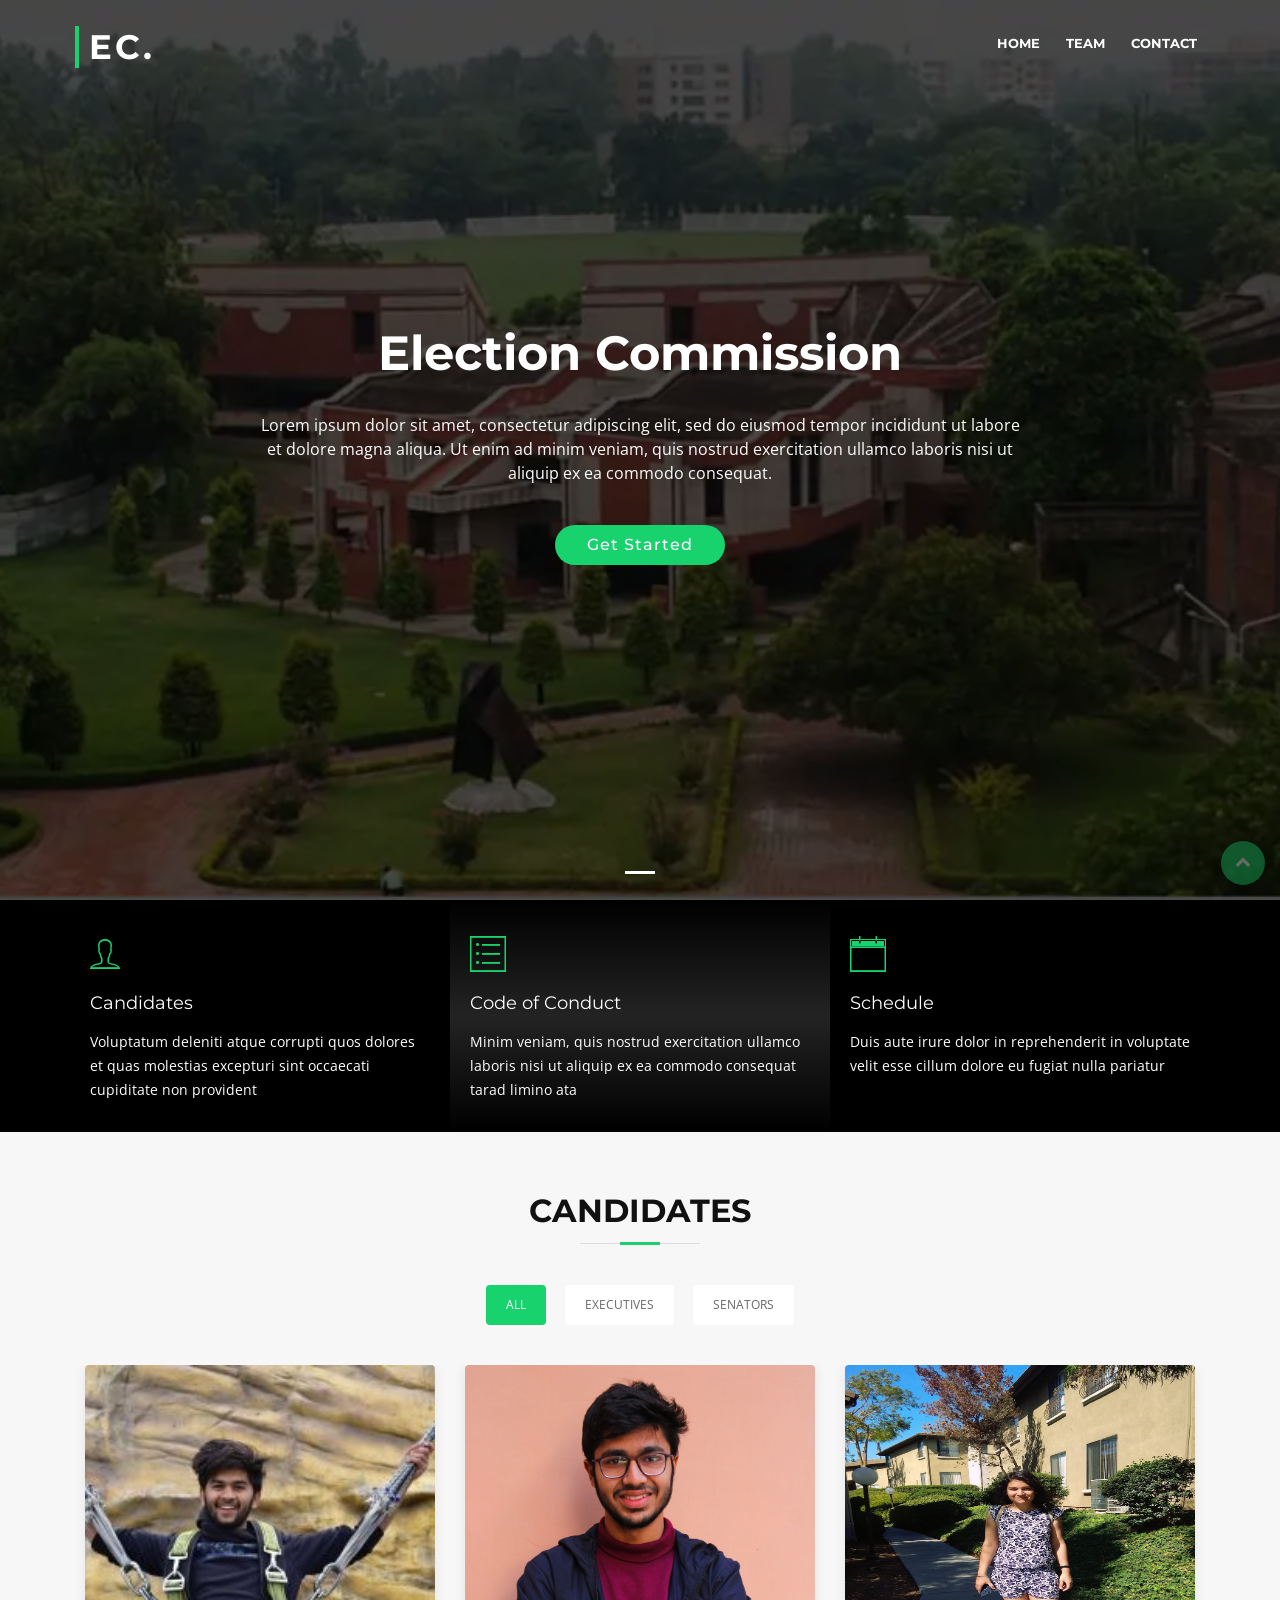
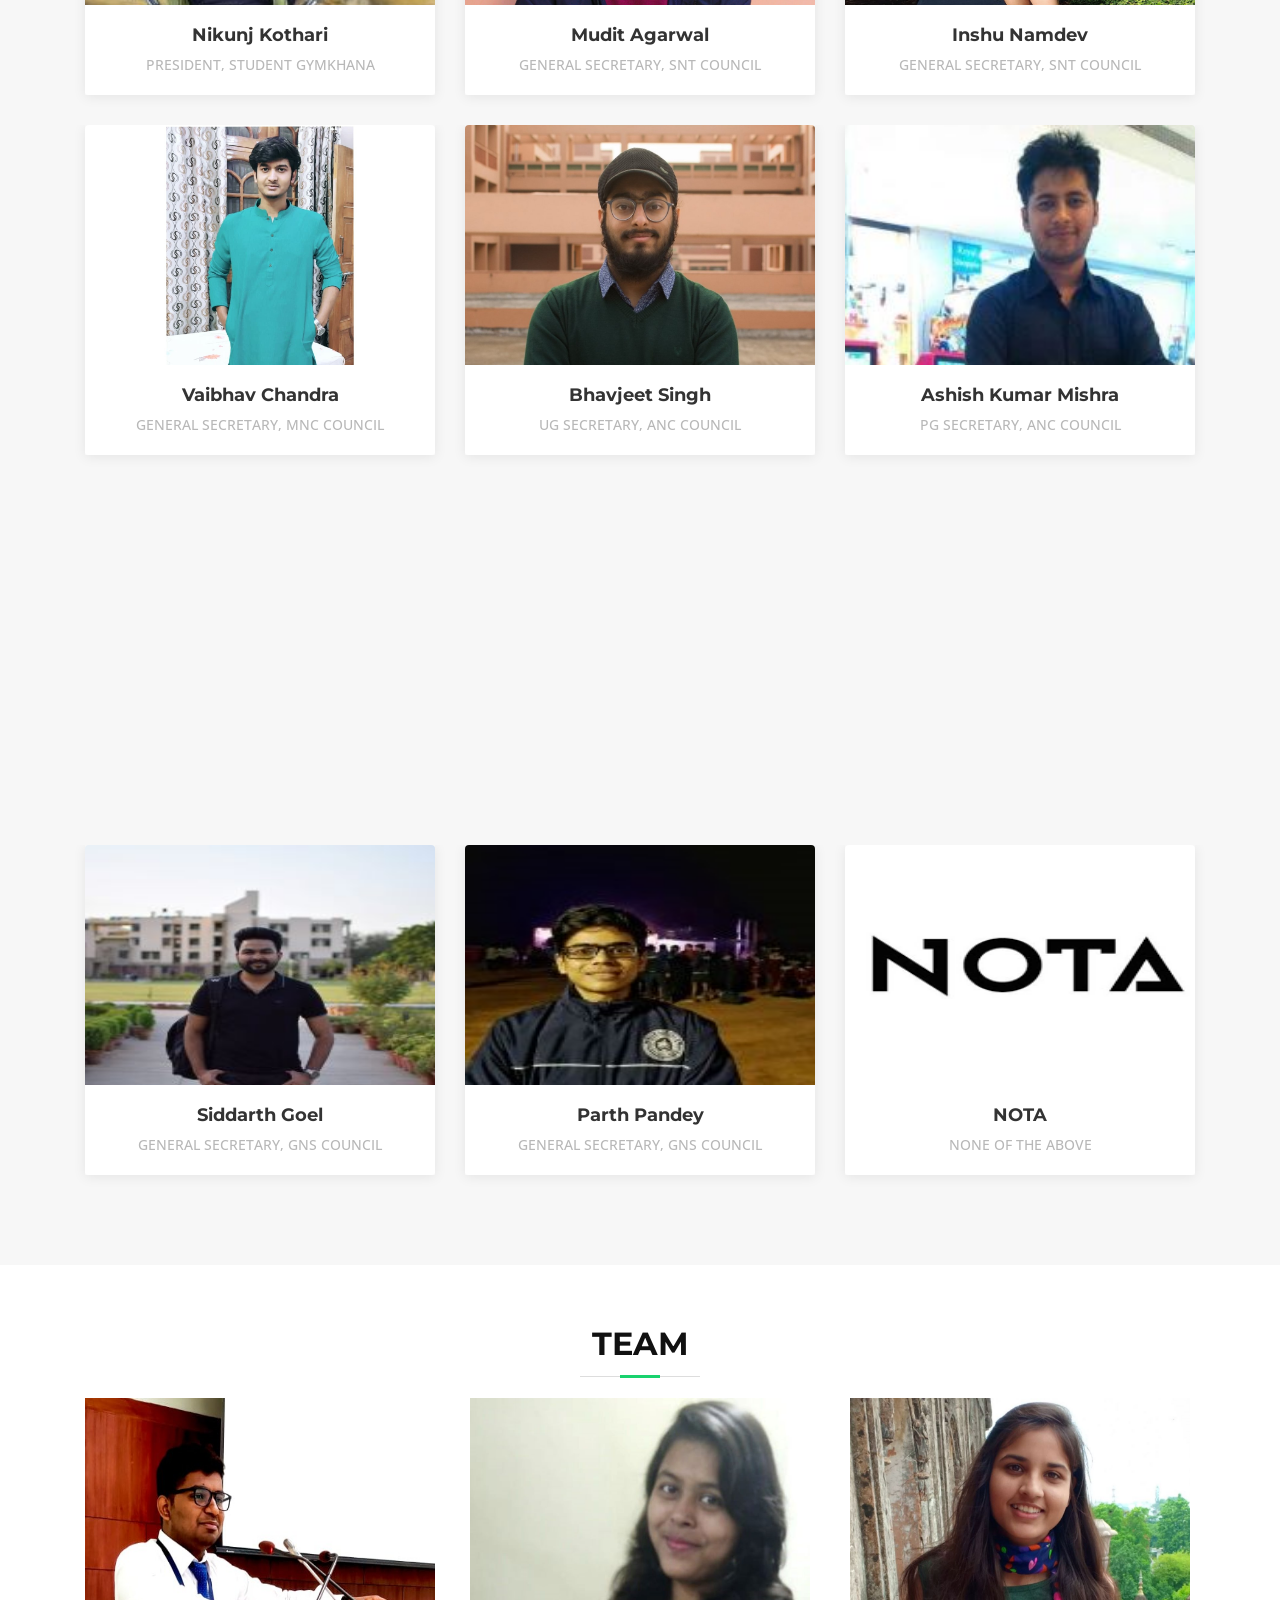
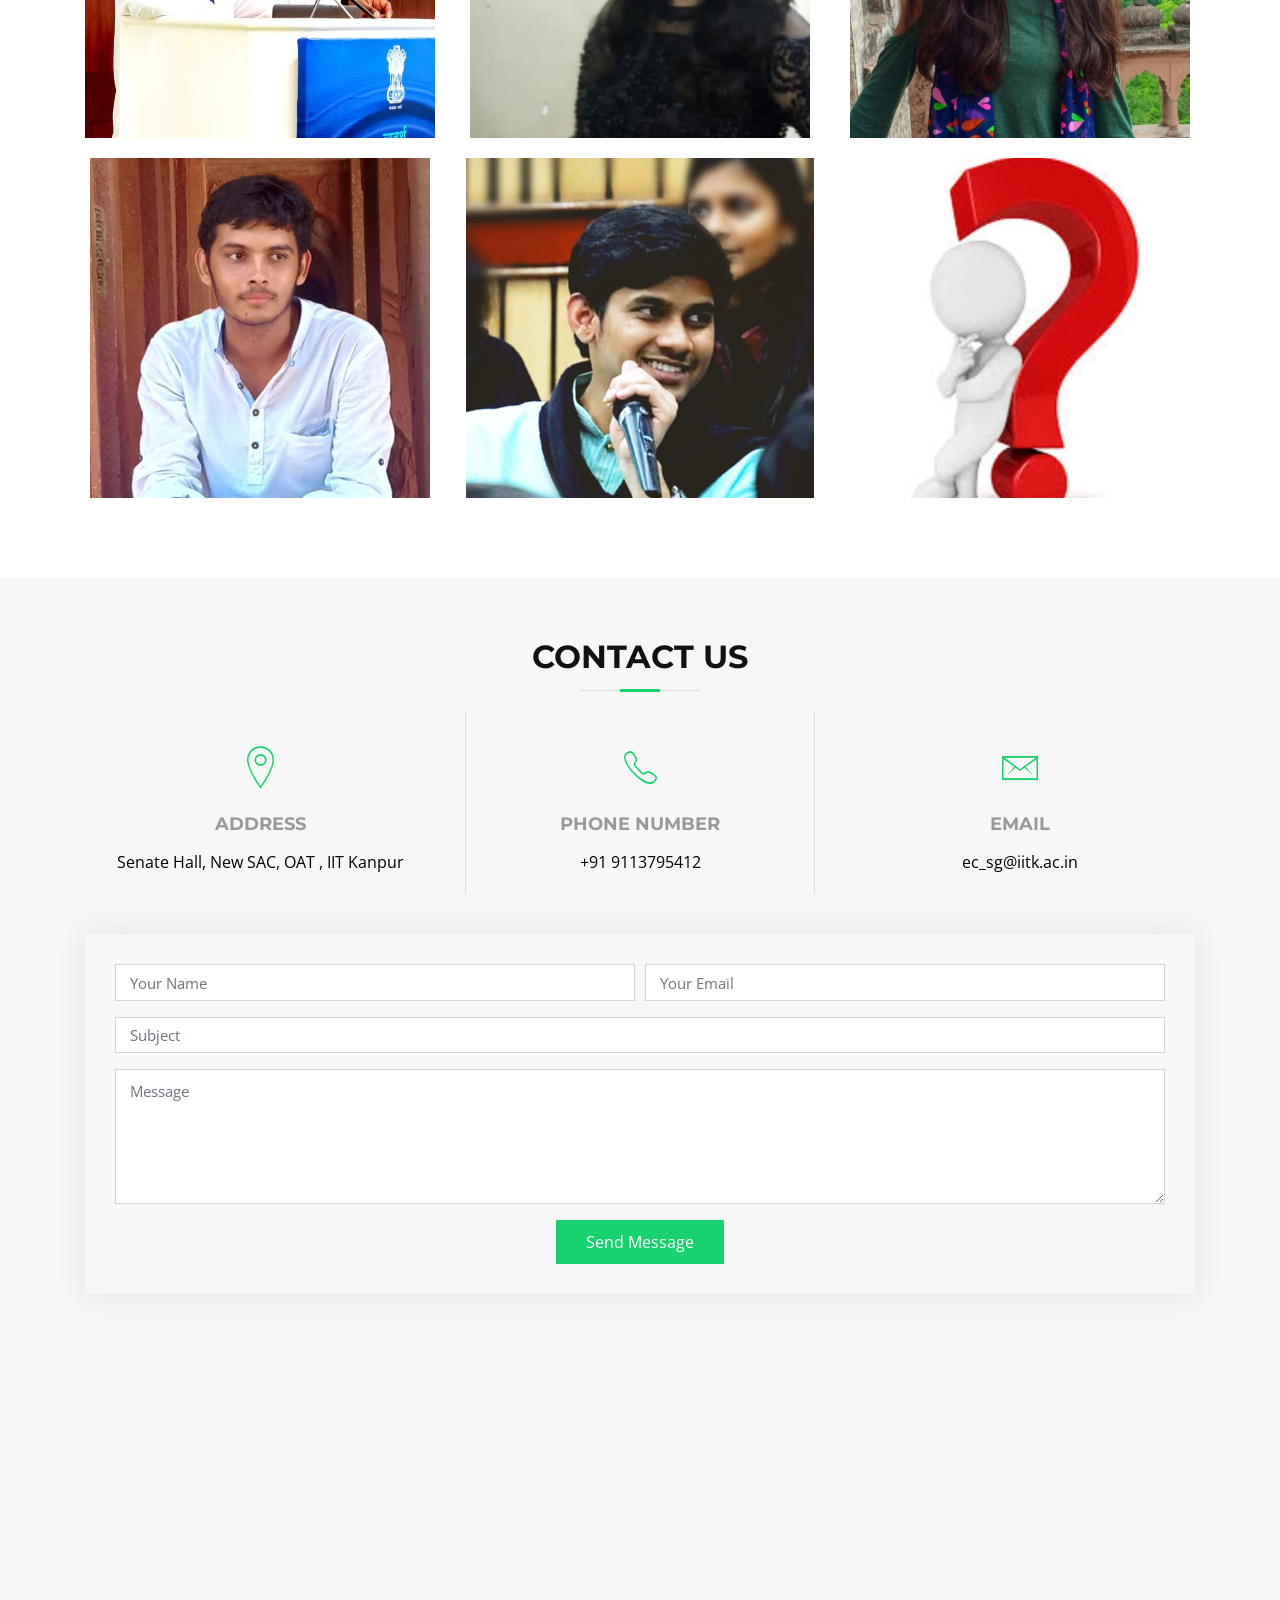
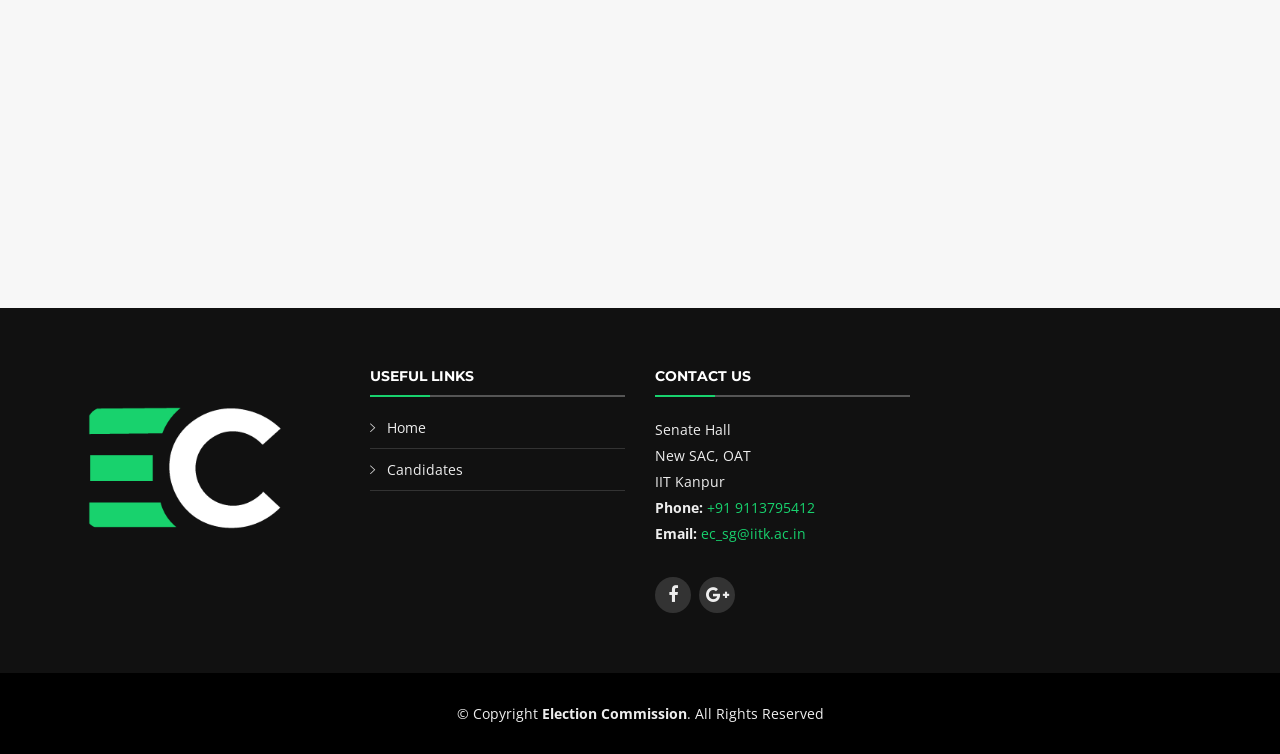
==== commit 54d76520: "Update candidates.html" ====
--- a/candidates.html
+++ b/candidates.html
@@ -196,12 +196,11 @@
             <div class="portfolio-wrap">
               <figure>
                 <img src="assets/img/nikunj.jpg" class="img-fluid" alt="" style="width: 100%;">
-                <a href="assets/img/nikunj.jpg" data-lightbox="portfolio" data-title="App 1" class="link-preview"><i class="ion ion-eye"></i></a>
-                <a href="#" class="link-details" title="More Details"><i class="ion ion-android-open"></i></a>
-              </figure>
-
-              <div class="portfolio-info">
-                <h4><a href="#">Nikunj Kothari</a></h4>
+                <a href="#" class="link-details" title="More Details"><span><strong>Manifesto</strong></span></a>
+              </figure>
+
+              <div class="portfolio-info">
+                <h4><a href="#portfolio">Nikunj Kothari</a></h4>
                 <p>President, Student Gymkhana</p>
               </div>
             </div>
@@ -211,12 +210,11 @@
             <div class="portfolio-wrap">
               <figure>
                 <img src="assets/img/mudit.jpg" class="img-fluid" alt="" style="width: 100%;">
-                <a href="assets/img/mudit.jpg" class="link-preview venobox" data-gall="portfolioGallery" title="Web 3"><i class="ion ion-eye"></i></a>
-                <a href="#" class="link-details" title="More Details"><i class="ion ion-android-open"></i></a>
-              </figure>
-
-              <div class="portfolio-info">
-                <h4><a href="#">Mudit Agarwal</a></h4>
+                <a href="#" class="link-details" title="More Details"><span><strong>Manifesto</strong></span></a>
+              </figure>
+
+              <div class="portfolio-info">
+                <h4><a href="#portfolio">Mudit Agarwal</a></h4>
                 <p>General Secretary, Snt Council</p>
               </div>
             </div>
@@ -226,12 +224,11 @@
             <div class="portfolio-wrap">
               <figure>
                 <img src="assets/img/inshu.jpg" class="img-fluid" alt="" style="height: 100%; width: 100%;">
-                <a href="assets/img/inshu.jpg" class="link-preview venobox" data-gall="portfolioGallery" title="App 2"><i class="ion ion-eye"></i></a>
-                <a href="#" class="link-details" title="More Details"><i class="ion ion-android-open"></i></a>
-              </figure>
-
-              <div class="portfolio-info">
-                <h4><a href="#">Inshu Namdev</a></h4>
+                <a href="#" class="link-details" title="More Details"><span><strong>Manifesto</strong></span></a>
+              </figure>
+
+              <div class="portfolio-info">
+                <h4><a href="#portfolio">Inshu Namdev</a></h4>
                 <p>General Secretary, Snt Council</p>
               </div>
             </div>
@@ -241,12 +238,11 @@
             <div class="portfolio-wrap">
               <figure>
                 <img src="assets/img/vaibhav.jpg" class="img-fluid" alt="" style="width: 100%;">
-                <a href="assets/img/vaibhav.jpg" class="link-preview venobox" data-gall="portfolioGallery" title="Card 2"><i class="ion ion-eye"></i></a>
-                <a href="#" class="link-details" title="More Details"><i class="ion ion-android-open"></i></a>
-              </figure>
-
-              <div class="portfolio-info">
-                <h4><a href="#">Vaibhav Chandra</a></h4>
+                <a href="#" class="link-details" title="More Details"><span><strong>Manifesto</strong></span></a>
+              </figure>
+
+              <div class="portfolio-info">
+                <h4><a href="#portfolio">Vaibhav Chandra</a></h4>
                 <p>General Secretary, MnC Council</p>
               </div>
             </div>
@@ -256,12 +252,11 @@
             <div class="portfolio-wrap">
               <figure>
                 <img src="assets/img/bhavjeet.jpg" class="img-fluid" alt="" style="width: 100%;">
-                <a href="assets/img/bhavjeet.jpg" class="link-preview venobox" data-gall="portfolioGallery" title="Web 2"><i class="ion ion-eye"></i></a>
-                <a href="#" class="link-details" title="More Details"><i class="ion ion-android-open"></i></a>
-              </figure>
-
-              <div class="portfolio-info">
-                <h4><a href="#">Bhavjeet Singh</a></h4>
+                <a href="#" class="link-details" title="More Details"><span><strong>Manifesto</strong></span></a>
+              </figure>
+
+              <div class="portfolio-info">
+                <h4><a href="#portfolio">Bhavjeet Singh</a></h4>
                 <p>UG Secretary, AnC Council</p>
               </div>
             </div>
@@ -271,12 +266,11 @@
             <div class="portfolio-wrap">
               <figure>
                 <img src="assets/img/ashish.jpg" class="img-fluid" alt="" style="width: 100%;">
-                <a href="assets/img/ashish.jpg" class="link-preview venobox" data-gall="portfolioGallery" title="App 3"><i class="ion ion-eye"></i></a>
-                <a href="#" class="link-details" title="More Details"><i class="ion ion-android-open"></i></a>
-              </figure>
-
-              <div class="portfolio-info">
-                <h4><a href="#">Ashish Kumar Mishra</a></h4>
+                <a href="#" class="link-details" title="More Details"><span><strong>Manifesto</strong></span></a>
+              </figure>
+
+              <div class="portfolio-info">
+                <h4><a href="#portfolio">Ashish Kumar Mishra</a></h4>
                 <p>PG Secretary, AnC Council</p>
               </div>
             </div>
@@ -286,12 +280,11 @@
             <div class="portfolio-wrap">
               <figure>
                 <img src="assets/img/nachiket.jpg" class="img-fluid" alt="" style="height: 100%; width: 100%;">
-                <a href="assets/img/nachiket.jpg" class="link-preview venobox" data-gall="portfolioGallery" title="Card 1"><i class="ion ion-eye"></i></a>
-                <a href="#" class="link-details" title="More Details"><i class="ion ion-android-open"></i></a>
-              </figure>
-
-              <div class="portfolio-info">
-                <h4><a href="#">Nachiket Ghokle</a></h4>
+                <a href="#" class="link-details" title="More Details"><span><strong>Manifesto</strong></span></a>
+              </figure>
+
+              <div class="portfolio-info">
+                <h4><a href="#portfolio">Nachiket Ghokle</a></h4>
                 <p>PG Secretary, AnC Council</p>
               </div>
             </div>
@@ -301,12 +294,11 @@
             <div class="portfolio-wrap">
               <figure>
                 <img src="assets/img/sana.jpg" class="img-fluid" alt="" style="width: 100%;">
-                <a href="assets/img/sana.jpg" class="link-preview venobox" data-gall="portfolioGallery" title="Card 3"><i class="ion ion-eye"></i></a>
-                <a href="#" class="link-details" title="More Details"><i class="ion ion-android-open"></i></a>
-              </figure>
-
-              <div class="portfolio-info">
-                <h4><a href="#">Sana Afrin</a></h4>
+                <a href="#" class="link-details" title="More Details"><span><strong>Manifesto</strong></span></a>
+              </figure>
+
+              <div class="portfolio-info">
+                <h4><a href="#portfolio">Sana Afrin</a></h4>
                 <p>PG Secretary, AnC Council</p>
               </div>
             </div>
@@ -316,8 +308,7 @@
             <div class="portfolio-wrap">
               <figure>
                 <img src="assets/img/soumyaroop.jpg" class="img-fluid" alt="" style="height: 100%; width: 100%;">
-                <a href="assets/img/soumyaroop.jpg" class="link-preview venobox" data-gall="portfolioGallery" title="Web 1"><i class="ion ion-eye"></i></a>
-                <a href="#" class="link-details" title="More Details"><i class="ion ion-android-open"></i></a>
+                <a href="#" class="link-details" title="More Details"><span><strong>Manifesto</strong></span></a>
               </figure>
 
               <div class="portfolio-info">
@@ -330,12 +321,11 @@
             <div class="portfolio-wrap">
               <figure>
                 <img src="assets/img/siddharth.jpg" class="img-fluid" alt="" style="height: 100%; width: 100%;">
-                <a href="assets/img/siddharth.jpg" class="link-preview venobox" data-gall="portfolioGallery" title="Web 1"><i class="ion ion-eye"></i></a>
-                <a href="#" class="link-details" title="More Details"><i class="ion ion-android-open"></i></a>
-              </figure>
-
-              <div class="portfolio-info">
-                <h4><a href="#">Siddarth Goel</a></h4>
+                <a href="#" class="link-details" title="More Details"><span><strong>Manifesto</strong></span></a>
+              </figure>
+
+              <div class="portfolio-info">
+                <h4><a href="#portfolio">Siddarth Goel</a></h4>
                 <p>General Secretary, GnS Council</p>
               </div>
             </div>
@@ -344,8 +334,7 @@
             <div class="portfolio-wrap">
               <figure>
                 <img src="assets/img/parth.jpg" class="img-fluid" alt="" style="height: 100%; width: 100%;">
-                <a href="assets/img/parth.jpg" class="link-preview venobox" data-gall="portfolioGallery" title="Web 1"><i class="ion ion-eye"></i></a>
-                <a href="#" class="link-details" title="More Details"><i class="ion ion-android-open"></i></a>
+                <a href="#" class="link-details" title="More Details"><span><strong>Manifesto</strong></span></a>
               </figure>
 
               <div class="portfolio-info">
@@ -358,8 +347,7 @@
             <div class="portfolio-wrap">
               <figure>
                 <img src="assets/img/NOTA.png" class="img-fluid" alt="" style="height: 100%; width: 100%;">
-                <a href="assets/img/NOTA.png" class="link-preview venobox" data-gall="portfolioGallery" title="Web 1"><i class="ion ion-eye"></i></a>
-                <a href="#" class="link-details" title="More Details"><i class="ion ion-android-open"></i></a>
+                
               </figure>
 
               <div class="portfolio-info">
@@ -370,7 +358,6 @@
           </div>
 
         </div>
-
         </div>
         
 
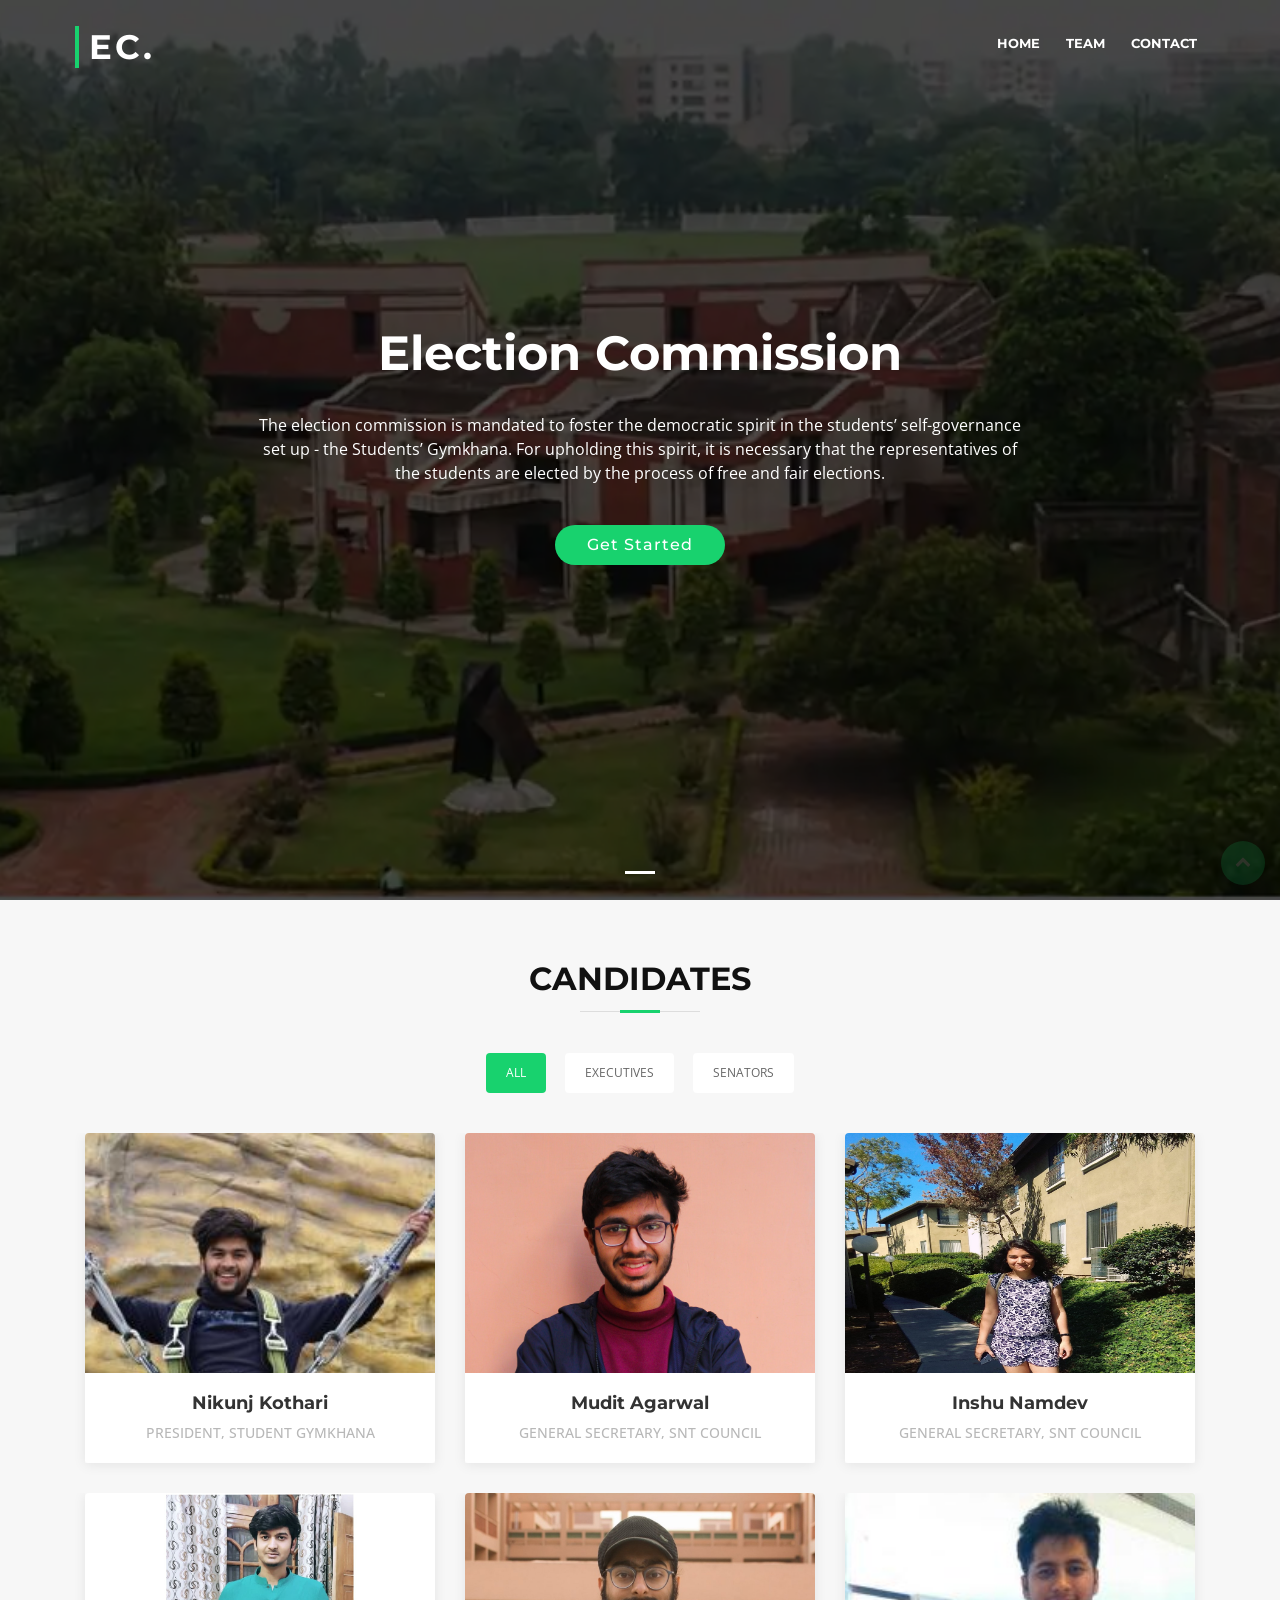
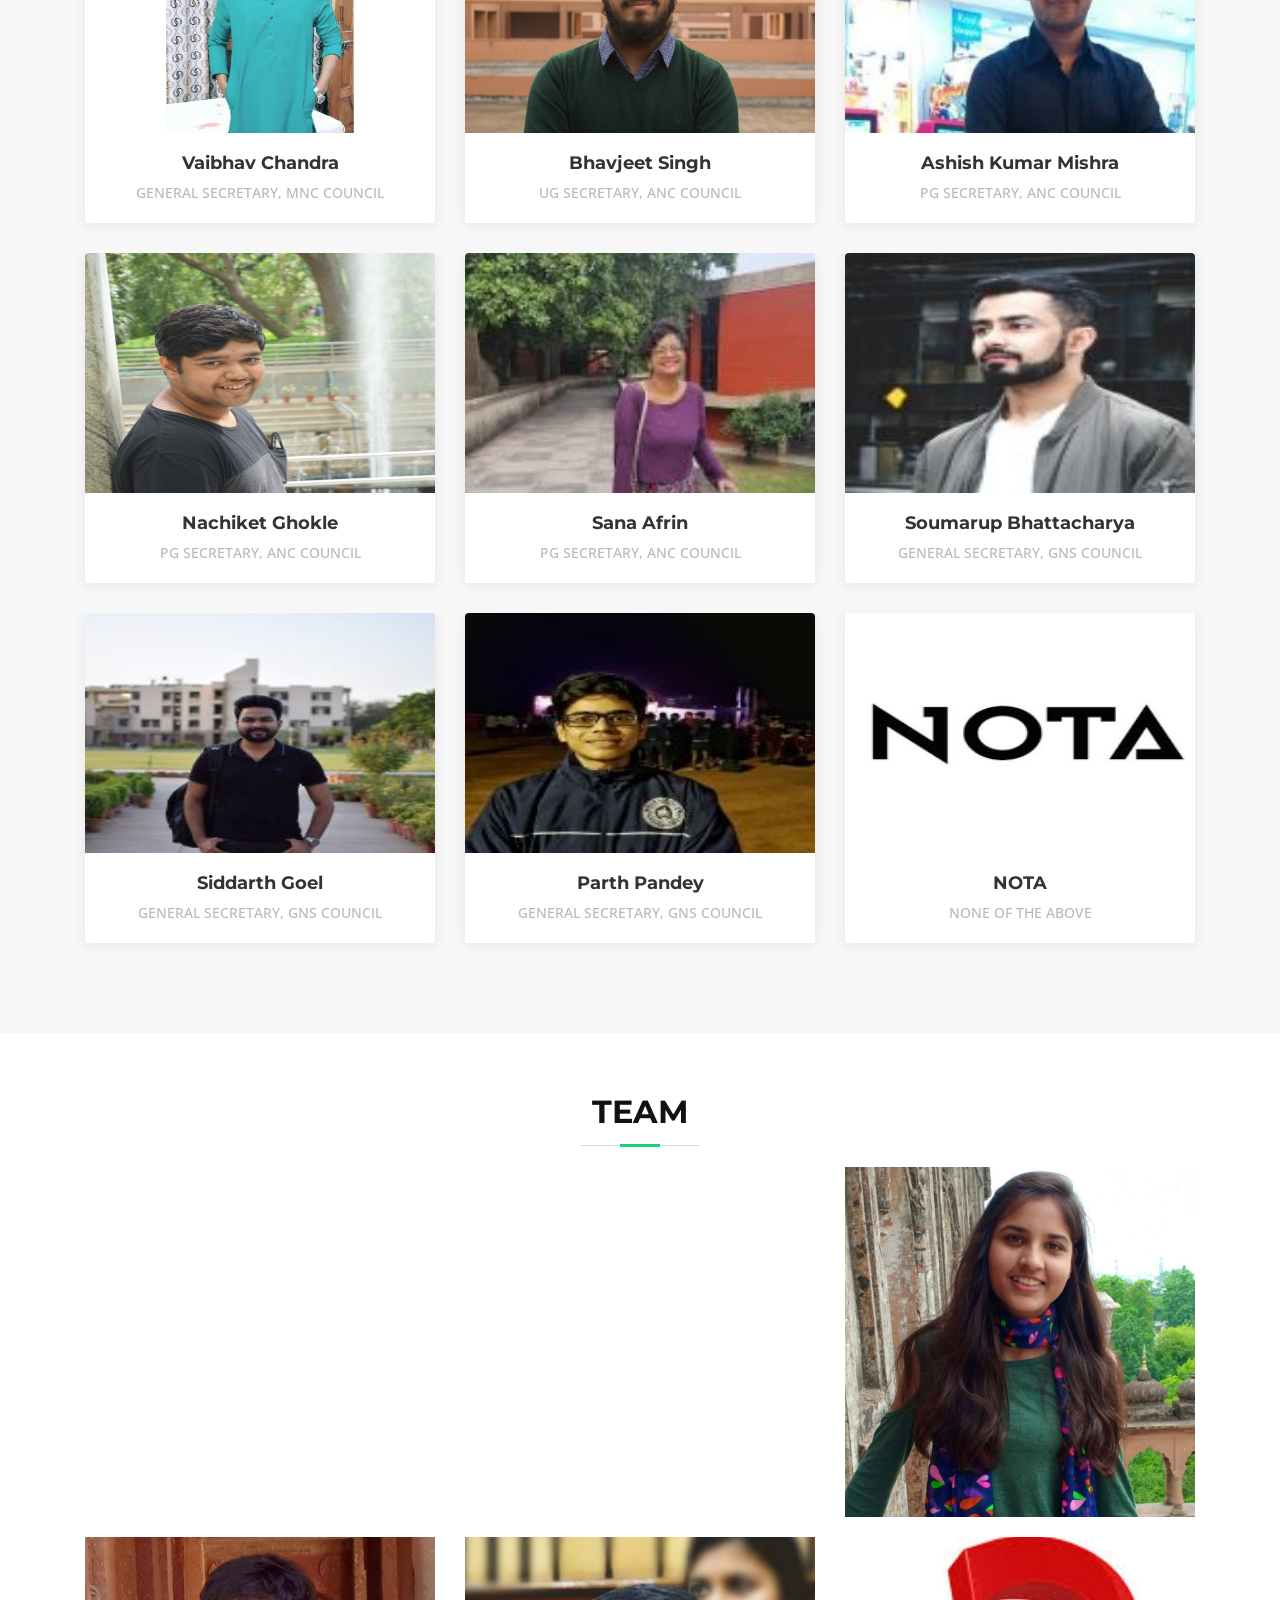
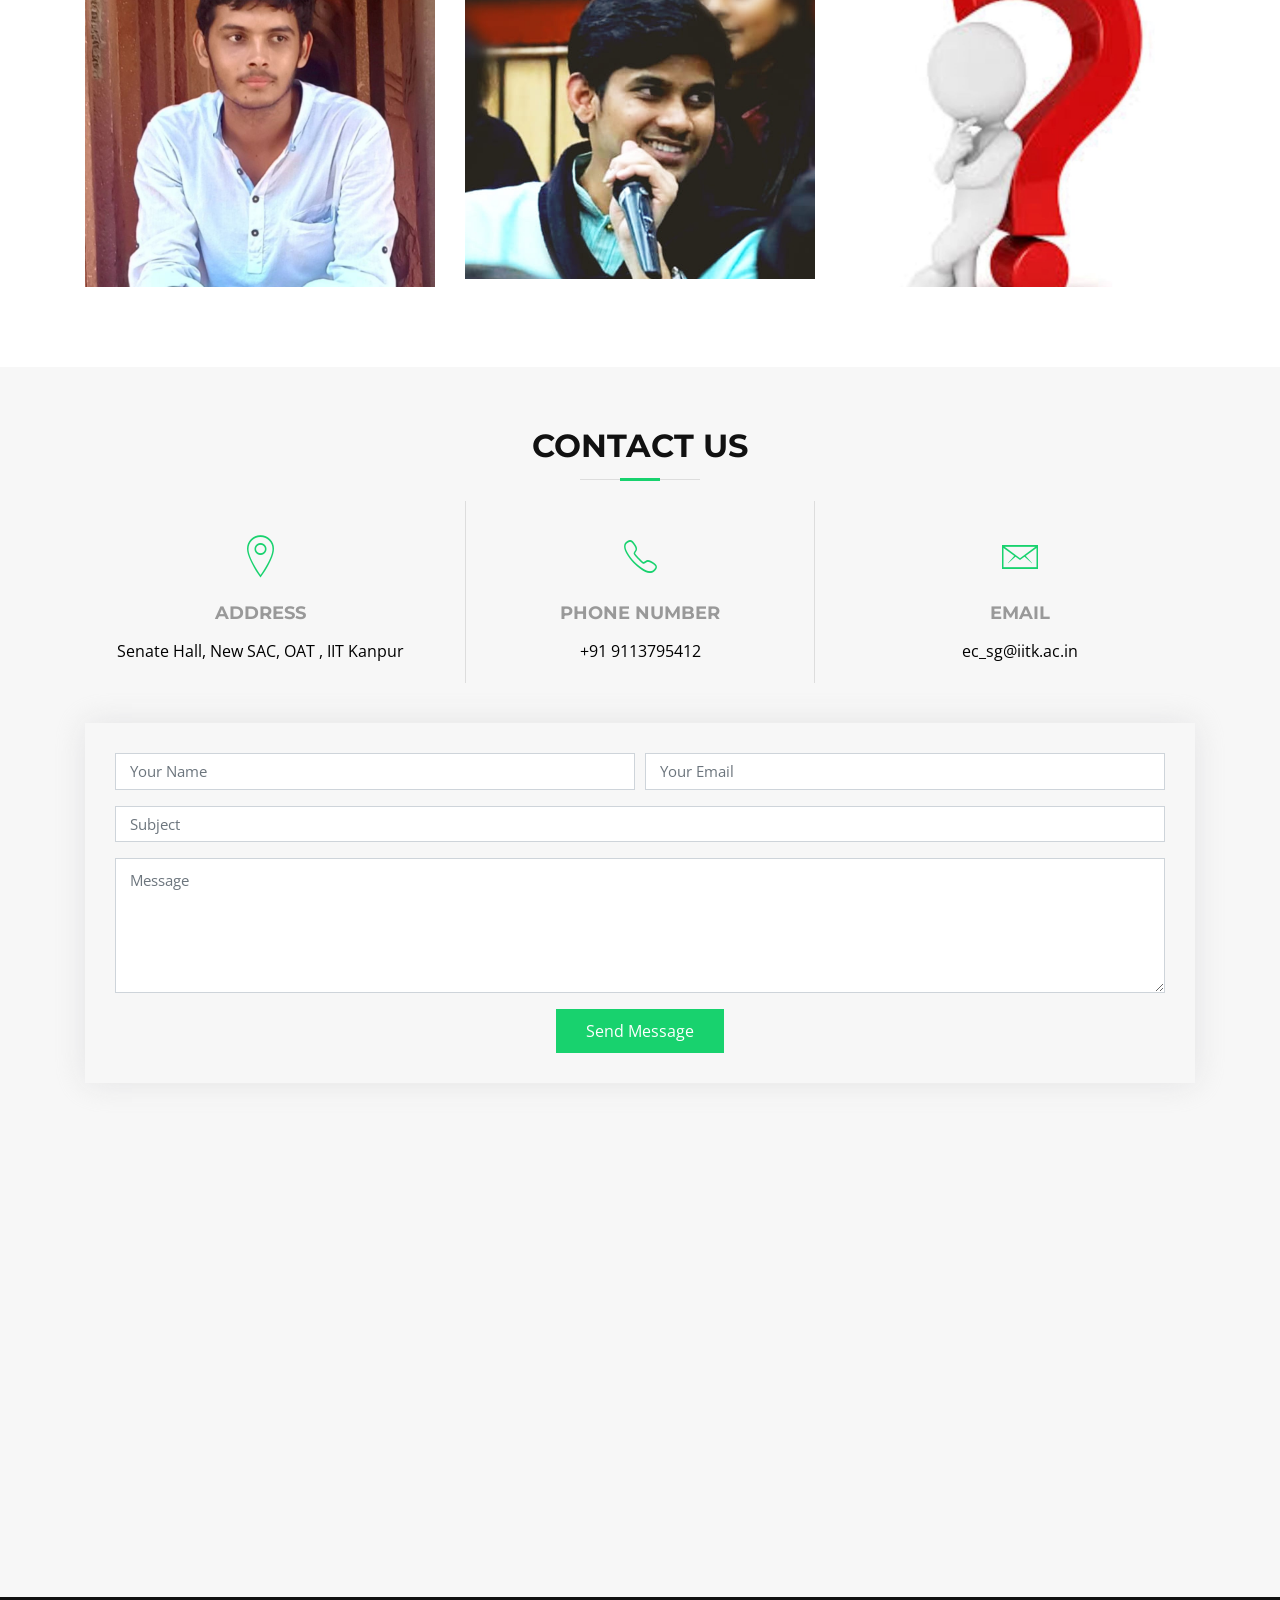
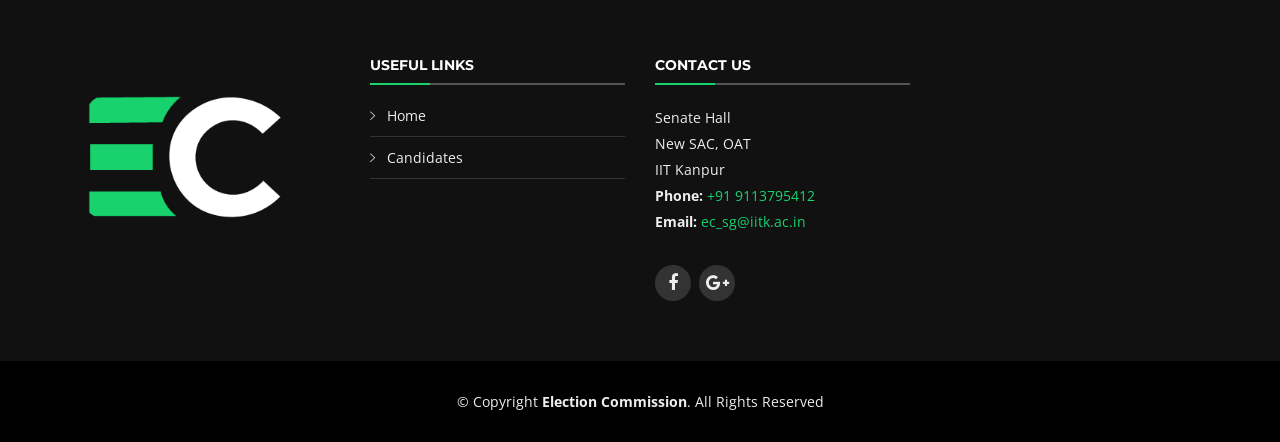
==== commit 32738177: "Update candidates.html" ====
--- a/candidates.html
+++ b/candidates.html
@@ -76,7 +76,7 @@
             <div class="carousel-container">
               <div class="carousel-content">
                 <h2>Election Commission</h2>
-                <p>Lorem ipsum dolor sit amet, consectetur adipiscing elit, sed do eiusmod tempor incididunt ut labore et dolore magna aliqua. Ut enim ad minim veniam, quis nostrud exercitation ullamco laboris nisi ut aliquip ex ea commodo consequat.</p>
+                <p>The election commission is mandated to foster the democratic spirit in the students’ self-governance set up - the Students’ Gymkhana. For upholding this spirit, it is necessary that the representatives of the students are elected by the process of free and fair elections.</p>
                 <a href="#featured-services" class="btn-get-started scrollto">Get Started</a>
               </div>
             </div>
@@ -145,7 +145,7 @@
   <main id="main">
 
     <!-- ======= Featured Services Section Section ======= -->
-    <section id="featured-services">
+    <!-- <section id="featured-services">
       <div class="container">
         <div class="row">
 
@@ -169,7 +169,8 @@
 
         </div>
       </div>
-    </section><!-- End Featured Services Section -->
+    </section> -->
+    <!-- End Featured Services Section -->
 
     
     <!-- ======= Portfolio Section ======= -->
@@ -186,6 +187,7 @@
               <li data-filter="*" class="filter-active">All</li>
               <li data-filter=".filter-app">Executives</li>
               <li data-filter=".filter-card">Senators</li>
+              <!-- <li data-filter=".filter-web">Senators</li> -->
             </ul>
           </div>
         </div>
@@ -200,13 +202,13 @@
               </figure>
 
               <div class="portfolio-info">
-                <h4><a href="#portfolio">Nikunj Kothari</a></h4>
+                <h4><a href="#">Nikunj Kothari</a></h4>
                 <p>President, Student Gymkhana</p>
               </div>
             </div>
           </div>
 
-          <div class="col-lg-4 col-md-6 portfolio-item filter-web wow fadeInUp" data-wow-delay="0.1s">
+          <div class="col-lg-4 col-md-6 portfolio-item filter-app wow fadeInUp" data-wow-delay="0.1s">
             <div class="portfolio-wrap">
               <figure>
                 <img src="assets/img/mudit.jpg" class="img-fluid" alt="" style="width: 100%;">
@@ -214,7 +216,7 @@
               </figure>
 
               <div class="portfolio-info">
-                <h4><a href="#portfolio">Mudit Agarwal</a></h4>
+                <h4><a href="#">Mudit Agarwal</a></h4>
                 <p>General Secretary, Snt Council</p>
               </div>
             </div>
@@ -228,13 +230,13 @@
               </figure>
 
               <div class="portfolio-info">
-                <h4><a href="#portfolio">Inshu Namdev</a></h4>
+                <h4><a href="#">Inshu Namdev</a></h4>
                 <p>General Secretary, Snt Council</p>
               </div>
             </div>
           </div>
 
-          <div class="col-lg-4 col-md-6 portfolio-item filter-card wow fadeInUp">
+          <div class="col-lg-4 col-md-6 portfolio-item filter-app wow fadeInUp">
             <div class="portfolio-wrap">
               <figure>
                 <img src="assets/img/vaibhav.jpg" class="img-fluid" alt="" style="width: 100%;">
@@ -242,13 +244,13 @@
               </figure>
 
               <div class="portfolio-info">
-                <h4><a href="#portfolio">Vaibhav Chandra</a></h4>
+                <h4><a href="#">Vaibhav Chandra</a></h4>
                 <p>General Secretary, MnC Council</p>
               </div>
             </div>
           </div>
 
-          <div class="col-lg-4 col-md-6 portfolio-item filter-web wow fadeInUp" data-wow-delay="0.1s">
+          <div class="col-lg-4 col-md-6 portfolio-item filter-app wow fadeInUp" data-wow-delay="0.1s">
             <div class="portfolio-wrap">
               <figure>
                 <img src="assets/img/bhavjeet.jpg" class="img-fluid" alt="" style="width: 100%;">
@@ -256,7 +258,7 @@
               </figure>
 
               <div class="portfolio-info">
-                <h4><a href="#portfolio">Bhavjeet Singh</a></h4>
+                <h4><a href="#">Bhavjeet Singh</a></h4>
                 <p>UG Secretary, AnC Council</p>
               </div>
             </div>
@@ -270,13 +272,13 @@
               </figure>
 
               <div class="portfolio-info">
-                <h4><a href="#portfolio">Ashish Kumar Mishra</a></h4>
+                <h4><a href="#">Ashish Kumar Mishra</a></h4>
                 <p>PG Secretary, AnC Council</p>
               </div>
             </div>
           </div>
 
-          <div class="col-lg-4 col-md-6 portfolio-item filter-card wow fadeInUp">
+          <div class="col-lg-4 col-md-6 portfolio-item filter-app wow fadeInUp">
             <div class="portfolio-wrap">
               <figure>
                 <img src="assets/img/nachiket.jpg" class="img-fluid" alt="" style="height: 100%; width: 100%;">
@@ -284,13 +286,13 @@
               </figure>
 
               <div class="portfolio-info">
-                <h4><a href="#portfolio">Nachiket Ghokle</a></h4>
+                <h4><a href="#">Nachiket Ghokle</a></h4>
                 <p>PG Secretary, AnC Council</p>
               </div>
             </div>
           </div>
 
-          <div class="col-lg-4 col-md-6 portfolio-item filter-card wow fadeInUp" data-wow-delay="0.1s">
+          <div class="col-lg-4 col-md-6 portfolio-item filter-app wow fadeInUp" data-wow-delay="0.1s">
             <div class="portfolio-wrap">
               <figure>
                 <img src="assets/img/sana.jpg" class="img-fluid" alt="" style="width: 100%;">
@@ -298,13 +300,13 @@
               </figure>
 
               <div class="portfolio-info">
-                <h4><a href="#portfolio">Sana Afrin</a></h4>
+                <h4><a href="#">Sana Afrin</a></h4>
                 <p>PG Secretary, AnC Council</p>
               </div>
             </div>
           </div>
 
-          <div class="col-lg-4 col-md-6 portfolio-item filter-web wow fadeInUp" data-wow-delay="0.2s">
+          <div class="col-lg-4 col-md-6 portfolio-item filter-app wow fadeInUp" data-wow-delay="0.2s">
             <div class="portfolio-wrap">
               <figure>
                 <img src="assets/img/soumyaroop.jpg" class="img-fluid" alt="" style="height: 100%; width: 100%;">
@@ -317,7 +319,7 @@
               </div>
             </div>
           </div>
-          <div class="col-lg-4 col-md-6 portfolio-item filter-web wow fadeInUp" data-wow-delay="0.2s">
+          <div class="col-lg-4 col-md-6 portfolio-item filter-app wow fadeInUp" data-wow-delay="0.2s">
             <div class="portfolio-wrap">
               <figure>
                 <img src="assets/img/siddharth.jpg" class="img-fluid" alt="" style="height: 100%; width: 100%;">
@@ -325,12 +327,12 @@
               </figure>
 
               <div class="portfolio-info">
-                <h4><a href="#portfolio">Siddarth Goel</a></h4>
+                <h4><a href="#">Siddarth Goel</a></h4>
                 <p>General Secretary, GnS Council</p>
               </div>
             </div>
           </div>
-          <div class="col-lg-4 col-md-6 portfolio-item filter-web wow fadeInUp" data-wow-delay="0.2s">
+          <div class="col-lg-4 col-md-6 portfolio-item filter-app wow fadeInUp" data-wow-delay="0.2s">
             <div class="portfolio-wrap">
               <figure>
                 <img src="assets/img/parth.jpg" class="img-fluid" alt="" style="height: 100%; width: 100%;">
@@ -343,11 +345,11 @@
               </div>
             </div>
           </div>
-          <div class="col-lg-4 col-md-6 portfolio-item filter-web wow fadeInUp" data-wow-delay="0.2s">
+          <div class="col-lg-4 col-md-6 portfolio-item filter-app wow fadeInUp" data-wow-delay="0.2s">
             <div class="portfolio-wrap">
               <figure>
                 <img src="assets/img/NOTA.png" class="img-fluid" alt="" style="height: 100%; width: 100%;">
-                
+                <a href="#" class="link-details" title="More Details"><span><strong>Manifesto</strong></span></a>
               </figure>
 
               <div class="portfolio-info">
@@ -358,6 +360,7 @@
           </div>
 
         </div>
+
         </div>
         
 
@@ -377,13 +380,14 @@
         <div class="row" style="padding-left:0%;">
           <div class="col-lg-4 col-md-6 wow fadeInUp">
             <div class="member">
-              <img src="assets/img/prince2.jpeg" class="img-fluid" id="rohit" alt="" style="height: 340px;">
+              <img src="assets/img/Prince.jpg" class="img-fluid" id="prince" alt="">
               <div class="member-info">
                 <div class="member-info-content">
                   <h4>Prince Kumar</h4>
                   <span>Chief Election Officer</span>
                   <div class="social">
-                    <a href="tel:+919113795412"><i class="fa fa-phone"></i></a>
+                    <a href="tel:9113795412"><i class="fa fa-phone"></i></a>
+                    <a href="https://www.instagram.com/prince__9708/"><i class="fa fa-instagram"></i></a>
                     <a href="https://www.facebook.com/profile.php?id=100006408377495"><i class="fa fa-facebook"></i></a>
                     <a href="mailto:princeku@iitk.ac.in"><i class="ion-ios-email"></i></a>
                     <a href="https://www.linkedin.com/in/prince-kumar-048068194/"><i class="fa fa-linkedin"></i></a>
@@ -394,13 +398,14 @@
           </div>
           <div class="col-lg-4 col-md-6 wow fadeInUp">
             <div class="member">
-              <img src="assets/img/muskan2.jpeg" class="img-fluid" id="muskan"  alt="" style="height: 340px;">
+              <img src="assets/img/Muskan1.jpeg" class="img-fluid" id="muskan"  alt="">
               <div class="member-info">
                 <div class="member-info-content">
                   <h4>Muskan Jaiswal</h4>
-                  <span>Manager</span>
+                  <span>Manager, Web and Design</span>
                   <div class="social">
-                    <a href="tel:+918349661664"><i class="fa fa-phone"></i></a>
+                    <a href="tel:8349661664"><i class="fa fa-phone"></i></a>
+                    <a href="https://www.instagram.com/moon_killer_25/"><i class="fa fa-instagram"></i></a>
                     <a href="https://www.facebook.com/profile.php?id=100027622866055"><i class="fa fa-facebook"></i></a>
                     <a href="mailto:muskanjs@iitk.ac.in"><i class="ion-ios-email"></i></a>
                     <a href="https://www.linkedin.com/in/muskan-jaiswal-531424187"><i class="fa fa-linkedin"></i></a>
@@ -412,13 +417,14 @@
           
           <div class="col-lg-4 col-md-6 wow fadeInUp">
             <div class="member">
-              <img src="assets/img/Nisha.jpg" class="img-fluid" id="nisha" alt="" style="height: 340px;">
+              <img src="assets/img/Nisha.jpg" class="img-fluid" id="nisha" alt="">
               <div class="member-info">
                 <div class="member-info-content">
                   <h4>Nisha Bijarnia</h4>
-                  <span>Manager</span>
+                  <span>Manager, Auditing and Finance</span>
                   <div class="social">
-                    <a href="tel:+917232884382"><i class="fa fa-phone"></i></a>
+                    <a href="tel:7232884382"><i class="fa fa-phone"></i></a>
+                    <a href=""><i class="fa fa-instagram"></i></a>
                     <a href=""><i class="fa fa-facebook"></i></a>
                     <a href="mailto:bnisha@iitk.ac.in"><i class="ion-ios-email"></i></a>
                     <a href="https://www.linkedin.com/in/nisha-bijarnia-96084a177/"><i class="fa fa-linkedin"></i></a>
@@ -428,17 +434,20 @@
             </div>
           </div>
         </div>
-        <div class="row" style="padding-left: 0%;">          
+        <div class="row" style="padding-left: 0%;">
+          <!-- <br><br><br><br><br><br><br><br><br><br><br><br><br><br><br><br><br><br> -->
+          
           <div class="col-lg-4 col-md-6 wow fadeInUp">
             <div class="member" id="rohit-member">
-              <img src="assets/img/ROHIT.jpg" class="img-fluid" id="rohit" alt="" style="height: 340px;">
-              <div class="member-info">
-                <div class="member-info-content">
+              <img src="assets/img/ROHIT.jpg" class="img-fluid" id="rohit" alt="">
+              <div class="member-info" id="rohit-info">
+                <div class="member-info-content" id="rohit-info-content">
                   <h4>Rohit Kulhari</h4>
-                  <span>Manager</span>
+                  <span>Manager, Logistics</span>
                   <div class="social">
-                    <a href="tel:+918890709434"><i class="fa fa-phone"></i></a>
-                    <a href="https://www.facebook.com/rohit.khiladi.0356"><i class="fa fa-facebook"></i></a>
+                    <a href="tel:8890709434"><i class="fa fa-phone"></i></a>
+                    <a href=""><i class="fa fa-instagram"></i></a>
+                    <a href=""><i class="fa fa-facebook"></i></a>
                     <a href="mailto:rkulhari@iitk.ac.in"><i class="ion-ios-email"></i></a>
                     <a href="https://www.linkedin.com/in/rohit-kulhari-483561174"><i class="fa fa-linkedin"></i></a>
                   </div>
@@ -448,13 +457,14 @@
           </div>
           <div class="col-lg-4 col-md-6 wow fadeInUp">
             <div class="member">
-              <img src="assets/img/mradul.png" class="img-fluid" id="rohit" alt="" style="height: 340px;">
+              <img src="assets/img/mradul.png" class="img-fluid" id="question" alt="">
               <div class="member-info">
                 <div class="member-info-content">
                   <h4>Mradul Choudhary</h4>
-                  <span>Manager</span>
+                  <span>Manager, Publicity UG wing</span>
                   <div class="social">
-                    <a href="tel:+916390420251"><i class="fa fa-phone"></i></a>
+                    <a href="tel:6390420251"><i class="fa fa-phone"></i></a>
+                    <a href=""><i class="fa fa-instagram"></i></a>
                     <a href="https://www.facebook.com/mradul.chaudhary.161"><i class="fa fa-facebook"></i></a>
                     <a href="mailto:mradulch@iitk.ac.in"><i class="ion-ios-email"></i></a>
                     <a href="https://www.linkedin.com/in/mradul-chaudhary"><i class="fa fa-linkedin"></i></a>
@@ -465,15 +475,16 @@
           </div>
           <div class="col-lg-4 col-md-6 wow fadeInUp">
             <div class="member">
-              <img src="assets/img/question mark.jpg" class="img-fluid" id="rohit" alt="" style="height: 340px;">
+              <img src="assets/img/question mark.jpg" class="img-fluid" id="unknown" alt="">
               <div class="member-info">
                 <div class="member-info-content">
                   <h4>Unknown</h4>
-                  <span>Manager</span>
+                  <span>Manager, Publicity PG wing</span>
                   <div class="social">
-                    <a href="tel:+91"><i class="fa fa-phone"></i></a>
+                    <a href=""><i class="fa fa-phone"></i></a>
+                    <a href=""><i class="fa fa-instagram"></i></a>
                     <a href=""><i class="fa fa-facebook"></i></a>
-                    <a href="mailto:ec_sg@iitk.ac.in"><i class="ion-ios-email"></i></a>
+                    <a href=""><i class="ion-ios-email"></i></a>
                     <a href=""><i class="fa fa-linkedin"></i></a>
                   </div>
                 </div>
@@ -556,9 +567,13 @@
             <div class="text-center"><button type="submit">Send Message</button></div>
           </form>
           <br><br>
-        
-        
-          <iframe src="https://www.google.com/maps/embed?pb=!1m18!1m12!1m3!1d3570.474303534819!2d80.22718541437979!3d26.504866083304943!2m3!1f0!2f0!3f0!3m2!1i1024!2i768!4f13.1!3m3!1m2!1s0x399c3654fff567fb%3A0x611cf2a3c82ed75e!2sOpen%20Air%20Theatre%20(OAT)!5e0!3m2!1sen!2sin!4v1591473483262!5m2!1sen!2sin" frameborder="0" style="border:0; width: 100%; height: 500px" allowfullscreen="" aria-hidden="false" tabindex="0"></iframe>
+          <div class="container">
+            <div class="row">
+              <div class="col-12 col-lg-12">
+                <iframe src="https://www.google.com/maps/embed?pb=!1m18!1m12!1m3!1d3570.4726098647498!2d80.22715541487396!3d26.504920583305005!2m3!1f0!2f0!3f0!3m2!1i1024!2i768!4f13.1!3m3!1m2!1s0x399c3654ff75b5b3%3A0x318bc81e56e0da51!2sNew%20Student%20Activity%20Center%2C%20Indian%20Institute%20of%20Technology%20Kanpur%20(IIT%20Kanpur)%2C%20Kalyanpur%2C%20Kanpur%2C%20Uttar%20Pradesh%20208016!5e0!3m2!1sen!2sin!4v1591987720293!5m2!1sen!2sin"  class="col-12 col-lg-12" style="height: 400px;" frameborder="0" style="border:0;" allowfullscreen="" aria-hidden="false" tabindex="0"></iframe>
+              </div>
+            </div>
+          </div>
         </div>
       </div>
     </section><!-- End Contact Section -->
@@ -663,3 +678,4 @@
 </body>
 
 </html>
+
--- a/assets/css/style.css
+++ b/assets/css/style.css
@@ -974,24 +974,20 @@
   opacity: 0;
   line-height: 1;
   text-align: center;
-  width: 36px;
-  height: 36px;
-  background: #fff;
-  border-radius: 50%;
   transition: 0.2s linear;
 }
 
 #portfolio .portfolio-item figure .link-preview i, #portfolio .portfolio-item figure .link-details i {
   padding-top: 6px;
-  font-size: 22px;
+  font-size: 50px;
   color: #333;
 }
 
-#portfolio .portfolio-item figure .link-preview:hover, #portfolio .portfolio-item figure .link-details:hover {
+#portfolio .portfolio-item figure .link-preview:hover,  {
   background: #18d26e;
 }
 
-#portfolio .portfolio-item figure .link-preview:hover i, #portfolio .portfolio-item figure .link-details:hover i {
+#portfolio .portfolio-item figure .link-preview:hover i,  {
   color: #fff;
 }
 
